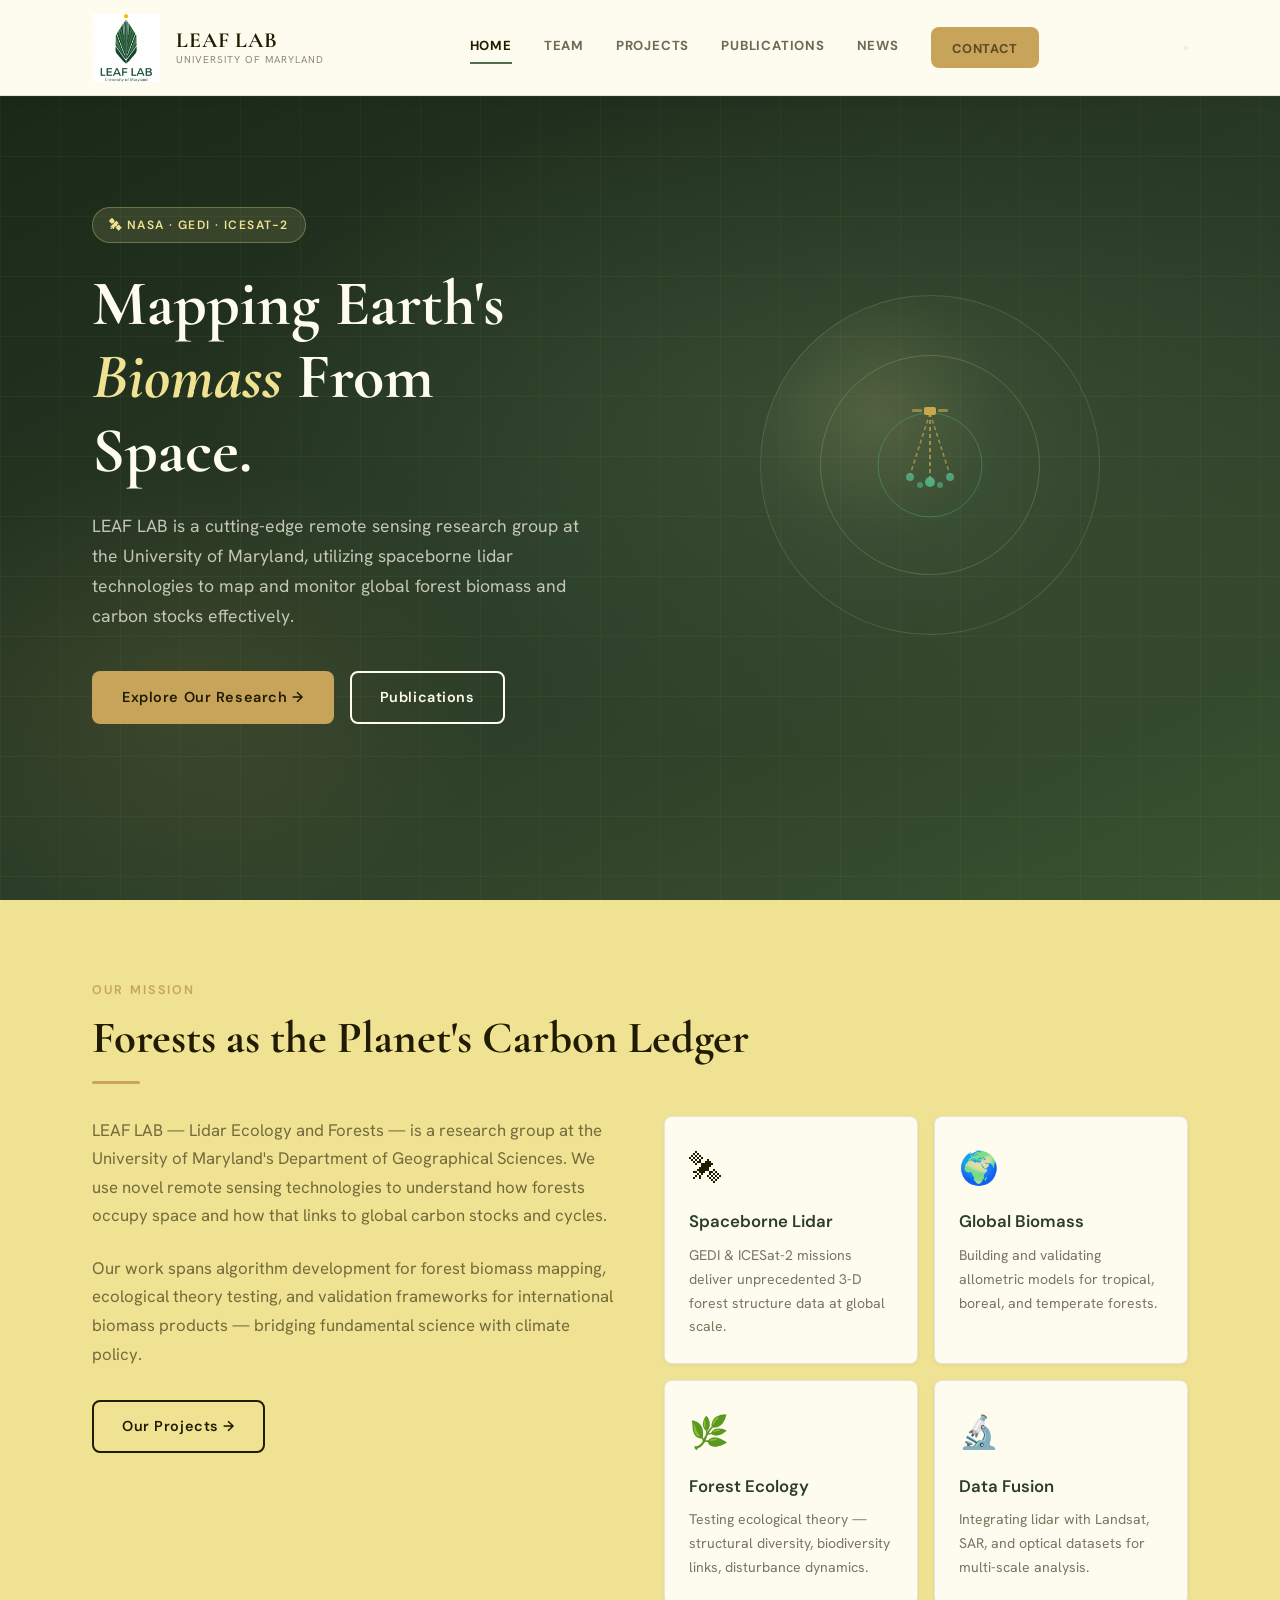
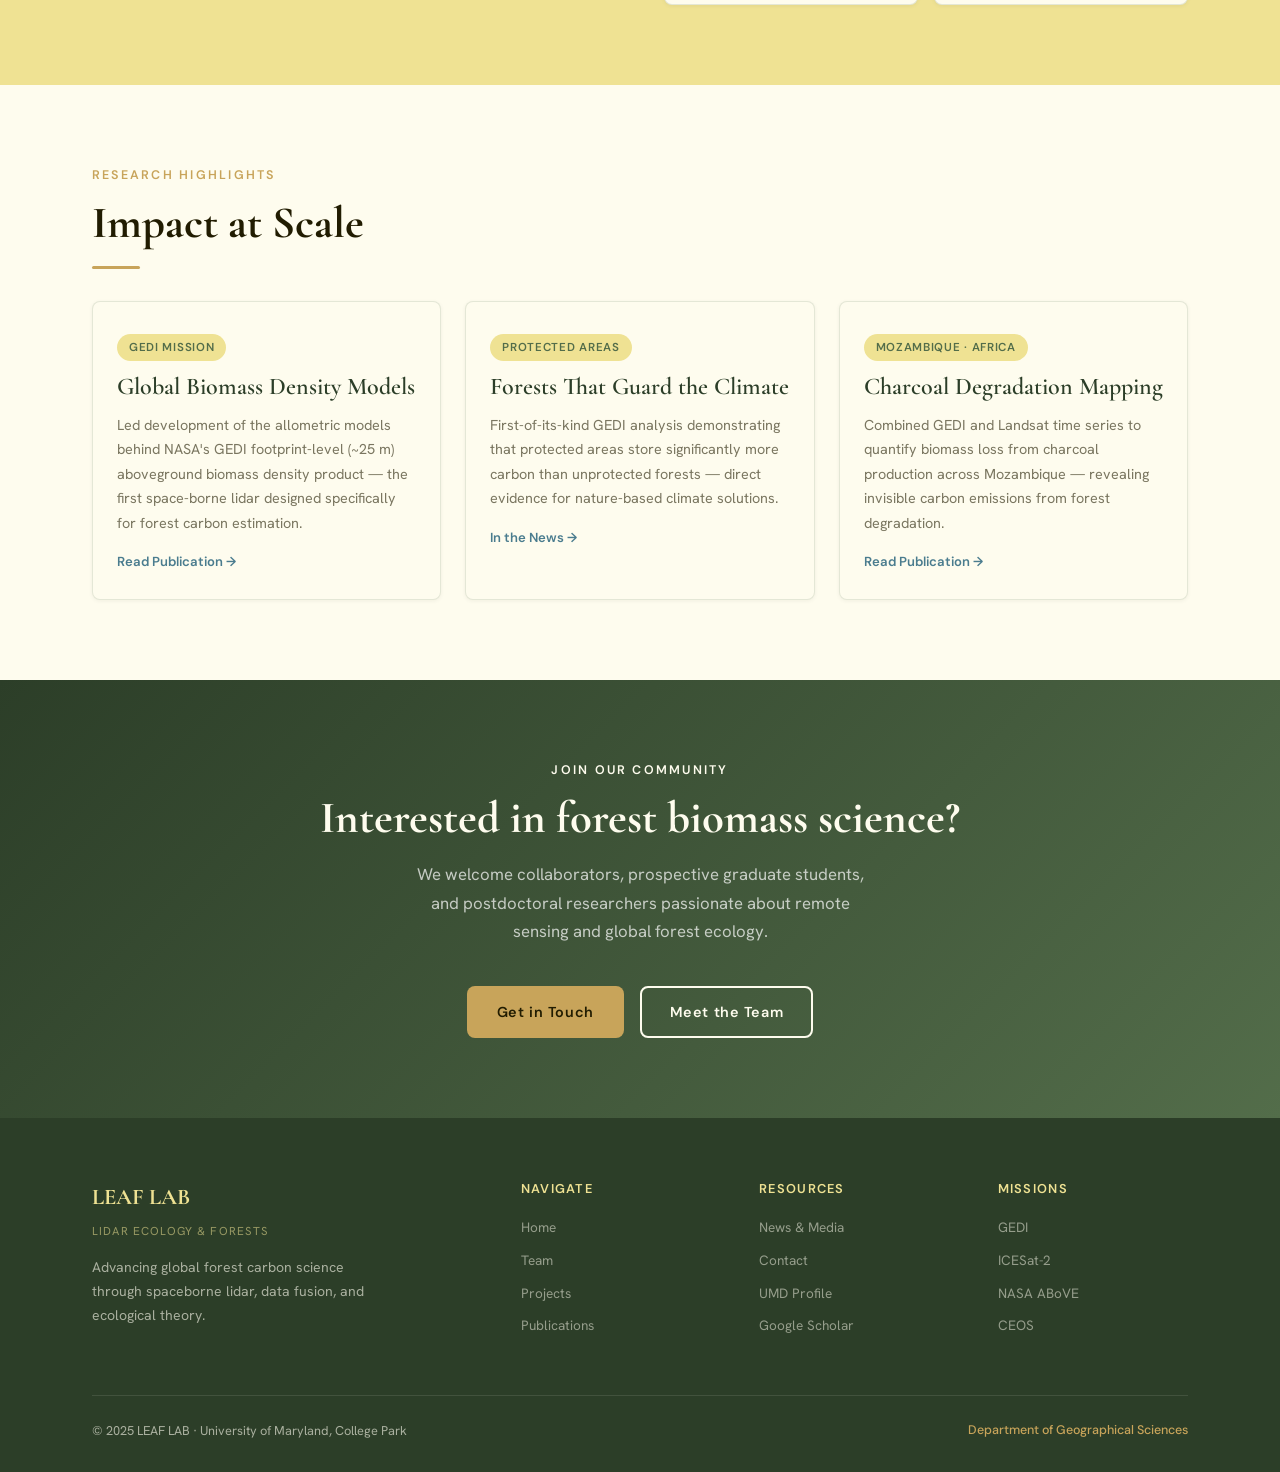
==== index.html @ 26b5a511 "Stats: 5 items, count-up spin animation, full-width layout" ====
<!DOCTYPE html>
<html lang="en">
<head>
  <meta charset="UTF-8" />
  <meta name="viewport" content="width=device-width, initial-scale=1.0" />
  <title id="page-title">LEAF LAB — Lidar Ecology & Forests | University of Maryland</title>
  <meta name="description" content="LEAF LAB uses spaceborne lidar to map and monitor global forest carbon stocks. Led by Dr. Laura Duncanson at the University of Maryland." />
  <link rel="stylesheet" href="style.css" />
</head>
<body>

<nav class="nav">
  <div class="container nav__inner">
    <a href="index.html" class="nav__logo">
      <img src="Logo1.png" alt="LEAF LAB logo" class="nav__logo-img"
           onerror="this.style.display='none';this.nextElementSibling.style.display='block'">
      <svg viewBox="0 0 48 48" fill="none" xmlns="http://www.w3.org/2000/svg" style="display:none">
        <path d="M24 6 C14 6 6 16 6 28 C6 36 12 42 24 44 C36 42 42 36 42 28 C42 16 34 6 24 6Z" fill="#efe293" opacity=".9"/>
        <line x1="24" y1="44" x2="24" y2="22" stroke="#2c3e28" stroke-width="1.8" stroke-linecap="round"/>
        <line x1="14" y1="38" x2="20" y2="26" stroke="#2c3e28" stroke-width="1.4" stroke-linecap="round" opacity=".7"/>
        <line x1="34" y1="38" x2="28" y2="26" stroke="#2c3e28" stroke-width="1.4" stroke-linecap="round" opacity=".7"/>
        <circle cx="24" cy="6" r="3" fill="#c8a45a"/>
        <circle cx="24" cy="6" r="6" stroke="#c8a45a" stroke-width="1" opacity=".35"/>
      </svg>
      <div class="nav__logo-text">
        <span class="nav__logo-name">LEAF LAB</span>
        <span class="nav__logo-sub">University of Maryland</span>
      </div>
    </a>
    <div class="nav__links">
      <a href="index.html" class="active">Home</a>
      <a href="team.html">Team</a>
      <a href="projects.html">Projects</a>
      <a href="publications.html">Publications</a>
      <a href="news.html">News</a>
      <a href="contact.html" class="btn btn-primary">Contact</a>
    </div>
    <button class="hamburger" aria-label="Menu"><span></span><span></span><span></span></button>
  </div>
</nav>

<main id="main-content">
  <!-- Rendered by JS from content/home.json -->
</main>

<footer class="footer">
  <div class="container">
    <div class="footer__inner">
      <div>
        <div class="footer__brand-name">LEAF LAB</div>
        <div class="footer__brand-sub">Lidar Ecology &amp; Forests</div>
        <p class="footer__desc">Advancing global forest carbon science through spaceborne lidar, data fusion, and ecological theory.</p>
      </div>
      <div class="footer__col">
        <div class="footer__col-title">Navigate</div>
        <a href="index.html">Home</a><a href="team.html">Team</a><a href="projects.html">Projects</a><a href="publications.html">Publications</a>
      </div>
      <div class="footer__col">
        <div class="footer__col-title">Resources</div>
        <a href="news.html">News &amp; Media</a><a href="contact.html">Contact</a>
        <a href="https://geog.umd.edu/facultyprofile/duncanson/laura" target="_blank">UMD Profile</a>
        <a href="https://scholar.google.com/citations?user=SgbU98YAAAAJ" target="_blank">Google Scholar</a>
      </div>
      <div class="footer__col">
        <div class="footer__col-title">Missions</div>
        <a href="https://gedi.umd.edu" target="_blank">GEDI</a><a href="https://icesat-2.gsfc.nasa.gov" target="_blank">ICESat-2</a>
        <a href="https://above.nasa.gov" target="_blank">NASA ABoVE</a><a href="https://ceos.org" target="_blank">CEOS</a>
      </div>
    </div>
    <div class="footer__bottom">
      <span>© 2025 LEAF LAB · University of Maryland, College Park</span>
      <span class="footer__umd">Department of Geographical Sciences</span>
    </div>
  </div>
</footer>

<script src="script.js"></script>
<script>
fetch('content/home.json')
  .then(r => r.json())
  .then(d => {
    const h = d.hero, m = d.mission, hi = d.highlights, c = d.cta;

    // Stats — build with data attributes for count-up animation
    const statsHtml = (h.stats||[]).map(s => {
      const suffix = s.num.replace(/[0-9]/g, '');
      const num    = parseInt(s.num) || 0;
      return `<div>
        <div class="hero__stat-num" data-target="${num}" data-suffix="${suffix}">0${suffix}</div>
        <div class="hero__stat-label">${s.label}</div>
      </div>`;
    }).join('');

    // Mission cards
    const mCardsHtml = (m.cards||[]).map((card, i) => `
      <div class="card fade-up" ${i>0?`style="transition-delay:${i*.1}s"`:''}>
        <div class="card__body">
          <div style="font-size:2rem;margin-bottom:.75rem;">${card.emoji}</div>
          <h4 style="color:var(--deep-forest);margin-bottom:.5rem;">${card.title}</h4>
          <p style="font-size:.88rem;color:rgba(33,28,1,.6);max-width:100%;">${card.text}</p>
        </div>
      </div>`).join('');

    // Highlight cards — alternate accent colours
    const hlColors = [
      'linear-gradient(90deg,var(--canopy),var(--gold))',
      'linear-gradient(90deg,var(--gold),#e8c56e)',
      'linear-gradient(90deg,var(--sky),#6ec8cb)'
    ];
    const hlHtml = (hi||[]).map((card, i) => `
      <div class="card fade-up" ${i>0?`style="transition-delay:${i*.1}s"`:''}>
        <div style="height:6px;background:${hlColors[i%hlColors.length]};"></div>
        <div class="card__body">
          <div class="card__tag">${card.tag}</div>
          <h3 style="color:var(--deep-forest);margin-bottom:.75rem;">${card.title}</h3>
          <p style="font-size:.9rem;color:rgba(33,28,1,.6);max-width:100%;">${card.text}</p>
          <a href="${card.linkHref}" class="news-card__link">${card.linkText}</a>
        </div>
      </div>`).join('');

    document.getElementById('main-content').innerHTML = `
      <!-- HERO -->
      <section class="hero">
        <div class="hero__bg"></div>
        <div class="hero__grid"></div>
        <div class="container">
          <div class="hero__content">
            <div class="hero__text">
              <div class="hero__tag">${h.tag}</div>
              <h1 class="hero__title">${h.title.replace(h.titleHighlight, `<span>${h.titleHighlight}</span>`)}</h1>
              <p class="hero__desc">${h.description}</p>
              <div class="hero__actions">
                <a href="projects.html" class="btn btn-primary">Explore Our Research →</a>
                <a href="publications.html" class="btn btn-outline">Publications</a>
              </div>
            </div>
            <div class="hero__visual">
              <div class="hero__orb">
                <div class="hero__orb-inner">
                  <svg width="120" height="120" viewBox="0 0 120 120" fill="none">
                    <circle cx="60" cy="60" r="52" stroke="rgba(82,183,136,.4)" stroke-width="1"/>
                    <line x1="60" y1="8" x2="40" y2="70" stroke="rgba(201,168,76,.7)" stroke-width="1.5" stroke-dasharray="4 3"/>
                    <line x1="60" y1="8" x2="60" y2="75" stroke="rgba(201,168,76,.9)" stroke-width="1.5" stroke-dasharray="4 3"/>
                    <line x1="60" y1="8" x2="80" y2="70" stroke="rgba(201,168,76,.7)" stroke-width="1.5" stroke-dasharray="4 3"/>
                    <rect x="54" y="2" width="12" height="8" rx="2" fill="#c9a84c"/>
                    <rect x="42" y="4" width="10" height="3" rx="1" fill="#c9a84c" opacity=".6"/>
                    <rect x="68" y="4" width="10" height="3" rx="1" fill="#c9a84c" opacity=".6"/>
                    <circle cx="40" cy="72" r="4" fill="rgba(82,183,136,.8)"/>
                    <circle cx="60" cy="77" r="5" fill="rgba(82,183,136,.9)"/>
                    <circle cx="80" cy="72" r="4" fill="rgba(82,183,136,.8)"/>
                    <circle cx="50" cy="80" r="3" fill="rgba(82,183,136,.6)"/>
                    <circle cx="70" cy="80" r="3" fill="rgba(82,183,136,.6)"/>
                  </svg>
                </div>
              </div>
            </div>
          </div>
          <!-- Stats — full width below the 2-col grid -->
          <div class="hero__stats" id="hero-stats">${statsHtml}</div>
        </div>
      </section>

      <!-- MISSION -->
      <section class="section section--alt">
        <div class="container">
          <div class="section-label">${m.label}</div>
          <h2 class="section-title">${m.title}</h2>
          <div class="divider"></div>
          <div style="display:grid;grid-template-columns:1fr 1fr;gap:3rem;align-items:start;">
            <div>
              <p style="color:rgba(33,28,1,.6);font-size:1.05rem;margin-bottom:1.5rem;">${m.text1}</p>
              <p style="color:rgba(33,28,1,.6);font-size:1.05rem;margin-bottom:2rem;">${m.text2}</p>
              <a href="projects.html" class="btn btn-dark">Our Projects →</a>
            </div>
            <div style="display:grid;grid-template-columns:1fr 1fr;gap:1rem;">${mCardsHtml}</div>
          </div>
        </div>
      </section>

      <!-- HIGHLIGHTS -->
      <section class="section">
        <div class="container">
          <div class="section-label">Research Highlights</div>
          <h2 class="section-title">Impact at Scale</h2>
          <div class="divider"></div>
          <div style="display:grid;grid-template-columns:repeat(3,1fr);gap:1.5rem;">${hlHtml}</div>
        </div>
      </section>

      <!-- CTA -->
      <section class="section" style="background:linear-gradient(135deg,var(--deep-forest),var(--canopy));color:var(--paper);text-align:center;">
        <div class="container">
          <div class="section-label" style="color:var(--gold);">${c.label}</div>
          <h2 style="color:var(--paper);max-width:55ch;margin:0 auto 1rem;">${c.title}</h2>
          <p style="color:rgba(255,255,255,.7);font-size:1.05rem;margin:0 auto 2.5rem;max-width:52ch;">${c.text}</p>
          <div style="display:flex;gap:1rem;justify-content:center;flex-wrap:wrap;">
            <a href="contact.html" class="btn btn-primary">Get in Touch</a>
            <a href="team.html" class="btn btn-outline">Meet the Team</a>
          </div>
        </div>
      </section>`;

    // Trigger fade-up on dynamically added elements
    document.querySelectorAll('.fade-up').forEach(el => {
      const o = new IntersectionObserver(entries => {
        entries.forEach(e => { if (e.isIntersecting) { e.target.classList.add('visible'); o.unobserve(e.target); } });
      }, { threshold: .12 });
      o.observe(el);
    });

    // Count-up animation with spinning effect
    function animateStat(el) {
      const target = parseInt(el.dataset.target) || 0;
      const suffix = el.dataset.suffix || '';
      const duration = 1800;
      const fps = 30;
      const totalFrames = Math.round(duration / (1000 / fps));
      let frame = 0;
      const timer = setInterval(() => {
        frame++;
        const progress = frame / totalFrames;
        // easeOutCubic
        const eased = 1 - Math.pow(1 - progress, 3);
        if (frame >= totalFrames) {
          el.textContent = target + suffix;
          clearInterval(timer);
        } else {
          // Add a random spin digit on top of the eased value for first 60% of animation
          const current = Math.floor(target * eased);
          const spin = progress < 0.6 ? Math.floor(Math.random() * 10) : 0;
          const display = Math.min(current + spin, target);
          el.textContent = display + suffix;
        }
      }, 1000 / fps);
    }

    const statsSection = document.getElementById('hero-stats');
    if (statsSection) {
      const obs = new IntersectionObserver(entries => {
        entries.forEach(e => {
          if (e.isIntersecting) {
            statsSection.querySelectorAll('.hero__stat-num[data-target]').forEach((el, i) => {
              setTimeout(() => animateStat(el), i * 120);
            });
            obs.unobserve(e.target);
          }
        });
      }, { threshold: 0.4 });
      obs.observe(statsSection);
    }
  })
  .catch(() => {
    document.getElementById('main-content').innerHTML = '<p style="padding:4rem;text-align:center;color:red;">Could not load home content.</p>';
  });
</script>
</body>
</html>
                                                                                                                                                                                                                                                                                                                                                                                                                                                                                                                                                                                                                                                                                                                                                                                                                                                                                                                                                                                                                                                                                                                                                                                                                                                                                                                                                                                                                                                                                                                                                                                                                                                                                                                                                                                                                                                                                                                                                                                                                                      
---- style.css ----
/* =========================================================
   LEAF LAB — Global Stylesheet v2
   Brand Identity: Canopy · Sunlight · Field Data · Ink
   ========================================================= */

@import url('https://fonts.googleapis.com/css2?family=Cormorant+Garamond:ital,wght@0,400;0,600;0,700;1,400;1,600&family=DM+Sans:wght@300;400;500;600&family=Hanken+Grotesk:wght@300;400;500;600;700&display=swap');

/* ── Brand Color Variables ──────────────────────────────── */
:root {
  /* Core palette from LEAF LAB Brand Identity */
  --sunlight:     #efe293;   /* Background primary — warm canopy light */
  --canopy:       #536d4a;   /* Background secondary — living forest */
  --deep-forest:  #2c3e28;   /* Nav, footer, dark sections */
  --ink:          #211c01;   /* Body text — warm near-black */
  --paper:        #fefcee;   /* Text on dark, light backgrounds */
  --lidar-sky:    #4a7c8e;   /* Data, charts, technology */
  --field-data:   #c8a45a;   /* Accent, CTAs, highlights */

  /* Aliases for layout */
  --nav-bg:       var(--deep-forest);
  --footer-bg:    var(--deep-forest);
  --hero-bg:      var(--deep-forest);
  --section-bg:   var(--paper);
  --section-alt:  var(--sunlight);
  --text:         var(--ink);
  --text-light:   var(--paper);
  --accent:       var(--field-data);
  --accent-2:     var(--lidar-sky);

  /* Typography */
  --font-display: 'Cormorant Garamond', Georgia, serif;   /* Maragsa equivalent — big titles */
  --font-sub:     'DM Sans', sans-serif;                  /* Body Grotesque equivalent — subtitles */
  --font-body:    'Hanken Grotesk', sans-serif;           /* HK Grotesk — long text */

  /* Layout */
  --radius:       8px;
  --shadow-sm:    0 1px 4px rgba(33,28,1,.06);
  --shadow-md:    0 4px 20px rgba(33,28,1,.10);
  --shadow-lg:    0 12px 40px rgba(33,28,1,.14);
  --transition:   .3s cubic-bezier(.4,0,.2,1);
  --nav-h:        96px;
}

/* ── Reset ──────────────────────────────────────────────── */
*, *::before, *::after { box-sizing: border-box; margin: 0; padding: 0; }
html { scroll-behavior: smooth; font-size: 16px; }
body {
  font-family: var(--font-body);
  color: var(--ink);
  background: var(--paper);
  line-height: 1.7;
  -webkit-font-smoothing: antialiased;
}
img { max-width: 100%; display: block; }
a { color: inherit; text-decoration: none; }
ul { list-style: none; }

/* ── Typography ─────────────────────────────────────────── */
h1, h2, h3 {
  font-family: var(--font-display);
  font-weight: 700;
  line-height: 1.15;
  color: var(--ink);
}
h4, h5, .label, .nav__links a, .btn {
  font-family: var(--font-sub);
}
h1 { font-size: clamp(2.6rem, 5vw, 4.4rem); }
h2 { font-size: clamp(2rem, 3.5vw, 3rem); }
h3 { font-size: 1.5rem; font-weight: 600; }
h4 { font-size: 1.05rem; font-weight: 600; font-family: var(--font-sub); }
p  { max-width: 68ch; font-family: var(--font-body); }

/* ── Layout ─────────────────────────────────────────────── */
.container { max-width: 1160px; margin: 0 auto; padding: 0 2rem; }
.section { padding: 80px 0; }
.section--alt { background: var(--sunlight); }
.section--dark { background: var(--canopy); color: var(--paper); }
.section--dark h2, .section--dark h3 { color: var(--paper); }
.section--dark p { color: rgba(254,252,238,.8); }

.section-label {
  font-family: var(--font-sub);
  font-size: .78rem;
  font-weight: 600;
  letter-spacing: .18em;
  text-transform: uppercase;
  color: var(--field-data);
  margin-bottom: .75rem;
}
.section-title { color: var(--ink); margin-bottom: 1rem; }
.section-intro { color: var(--canopy); font-size: 1.05rem; margin-bottom: 3rem; }
.divider { width: 48px; height: 3px; background: var(--field-data); border-radius: 2px; margin: 1rem 0 2rem; }

/* ── Buttons ────────────────────────────────────────────── */
.btn {
  display: inline-flex;
  align-items: center;
  gap: .5rem;
  padding: .75rem 1.75rem;
  border-radius: var(--radius);
  font-family: var(--font-sub);
  font-size: .9rem;
  font-weight: 600;
  letter-spacing: .04em;
  cursor: pointer;
  transition: var(--transition);
  border: 2px solid transparent;
}
.btn-primary { background: var(--field-data); color: var(--ink); }
.btn-primary:hover { background: var(--canopy); color: var(--paper); transform: translateY(-2px); box-shadow: var(--shadow-md); }
.btn-outline { border-color: var(--paper); color: var(--paper); }
.btn-outline:hover { background: var(--paper); color: var(--ink); transform: translateY(-2px); }
.btn-dark { border-color: var(--ink); color: var(--ink); }
.btn-dark:hover { background: var(--ink); color: var(--paper); transform: translateY(-2px); }
.btn-canopy { background: var(--canopy); color: var(--paper); }
.btn-canopy:hover { background: var(--deep-forest); transform: translateY(-2px); box-shadow: var(--shadow-md); }

/* ── Navigation ─────────────────────────────────────────── */
.nav {
  position: fixed; top: 0; left: 0; right: 0;
  height: var(--nav-h);
  z-index: 1000;
  background: var(--paper);
  backdrop-filter: blur(12px);
  border-bottom: 1px solid rgba(33,28,1,.1);
  box-shadow: 0 2px 12px rgba(33,28,1,.06);
}
.nav__inner { display: flex; align-items: center; justify-content: space-between; height: 100%; }
.nav__logo { display: flex; align-items: center; gap: 1rem; }
.nav__logo img { height: 68px; width: auto; object-fit: contain; }
.nav__logo svg { width: 68px; height: 68px; flex-shrink: 0; }
.nav__logo-text { display: flex; flex-direction: column; line-height: 1; }
.nav__logo-name {
  font-family: var(--font-display);
  font-size: 1.35rem;
  font-weight: 700;
  color: var(--ink);
  letter-spacing: .04em;
}
.nav__logo-sub {
  font-family: var(--font-body);
  font-size: .63rem;
  color: rgba(33,28,1,.5);
  letter-spacing: .1em;
  text-transform: uppercase;
  margin-top: .2rem;
}
.nav__links { display: flex; align-items: center; gap: 2rem; }
.nav__links a {
  font-family: var(--font-sub);
  font-size: .82rem;
  font-weight: 700;
  letter-spacing: .06em;
  text-transform: uppercase;
  color: rgba(33,28,1,.65);
  padding: .3rem 0;
  border-bottom: 2px solid transparent;
  transition: var(--transition);
}
.nav__links a:hover, .nav__links a.active { color: var(--ink); border-bottom-color: var(--canopy); }
.nav__links .btn { border-bottom: none; padding: .55rem 1.2rem; font-size: .8rem; }
main { padding-top: var(--nav-h); }

/* ── Hero ───────────────────────────────────────────────── */
.hero {
  position: relative;
  min-height: calc(100vh - var(--nav-h));
  display: flex; align-items: center;
  background: var(--deep-forest);
  overflow: hidden;
  padding-top: 4rem;
}
.hero__bg {
  position: absolute; inset: 0;
  background:
    radial-gradient(ellipse 70% 60% at 65% 40%, rgba(83,109,74,.35) 0%, transparent 70%),
    radial-gradient(ellipse 40% 50% at 15% 75%, rgba(200,164,90,.12) 0%, transparent 60%),
    linear-gradient(155deg, #1a2818 0%, #2c3e28 60%, #3a5230 100%);
}
.hero__grid {
  position: absolute; inset: 0;
  background-image:
    linear-gradient(rgba(239,226,147,.04) 1px, transparent 1px),
    linear-gradient(90deg, rgba(239,226,147,.04) 1px, transparent 1px);
  background-size: 60px 60px;
}
.hero__content { position: relative; z-index: 2; display: grid; grid-template-columns: 1fr 1fr; gap: 4rem; align-items: center; }
.hero__tag {
  display: inline-block;
  background: rgba(239,226,147,.12);
  border: 1px solid rgba(239,226,147,.3);
  color: var(--sunlight);
  padding: .4rem 1rem;
  border-radius: 20px;
  font-family: var(--font-sub);
  font-size: .75rem; font-weight: 600;
  letter-spacing: .12em; text-transform: uppercase;
  margin-bottom: 1.5rem;
}
.hero__title { color: var(--paper); margin-bottom: 1.5rem; font-family: var(--font-display); }
.hero__title span { color: var(--sunlight); font-style: italic; }
.hero__desc { color: rgba(254,252,238,.72); font-size: 1.1rem; margin-bottom: 2.5rem; max-width: 52ch; font-family: var(--font-body); }
.hero__actions { display: flex; gap: 1rem; flex-wrap: wrap; }
.hero__visual { display: flex; justify-content: center; align-items: center; }
.hero__orb {
  width: 340px; height: 340px; border-radius: 50%;
  background: radial-gradient(circle at 35% 35%, rgba(239,226,147,.15) 0%, rgba(83,109,74,.12) 40%, transparent 75%);
  border: 1px solid rgba(239,226,147,.15);
  display: flex; align-items: center; justify-content: center;
  animation: pulse-orb 6s ease-in-out infinite;
}
@keyframes pulse-orb {
  0%,100% { box-shadow: 0 0 60px rgba(200,164,90,.08); }
  50%      { box-shadow: 0 0 100px rgba(239,226,147,.18); }
}
.hero__orb-inner {
  width: 220px; height: 220px; border-radius: 50%;
  border: 1px solid rgba(239,226,147,.2);
  display: flex; align-items: center; justify-content: center;
  animation: rotate-slow 30s linear infinite;
}
@keyframes rotate-slow { to { transform: rotate(360deg); } }
.hero__stats { display: flex; gap: 2.5rem; margin-top: 3rem; }
.hero__stat-num { font-family: var(--font-display); font-size: 2.2rem; font-weight: 700; color: var(--sunlight); }
.hero__stat-label { font-size: .78rem; color: rgba(254,252,238,.5); font-weight: 500; letter-spacing: .04em; font-family: var(--font-sub); }

/* ── Cards ──────────────────────────────────────────────── */
.card { background: var(--paper); border-radius: var(--radius); box-shadow: var(--shadow-sm); border: 1px solid rgba(83,109,74,.15); overflow: hidden; transition: var(--transition); }
.card:hover { transform: translateY(-4px); box-shadow: var(--shadow-md); }
.card__body { padding: 1.5rem; }
.card__tag { display: inline-block; background: var(--sunlight); color: var(--canopy); padding: .25rem .75rem; border-radius: 20px; font-size: .72rem; font-weight: 600; letter-spacing: .06em; text-transform: uppercase; margin-bottom: .75rem; font-family: var(--font-sub); }

/* ── Team cards ─────────────────────────────────────────── */
.team-grid { display: grid; grid-template-columns: repeat(auto-fill, minmax(230px, 1fr)); gap: 1.5rem; }
.team-card { text-align: center; }
.team-card__img-wrap { width: 110px; height: 110px; border-radius: 50%; margin: 1.5rem auto 1rem; overflow: hidden; background: var(--sunlight); border: 3px solid var(--canopy); display: flex; align-items: center; justify-content: center; }
.team-card__initials { font-family: var(--font-display); font-size: 1.8rem; font-weight: 700; color: var(--canopy); }
.team-card__name { color: var(--ink); margin-bottom: .25rem; font-family: var(--font-display); }
.team-card__role { font-size: .78rem; color: var(--canopy); font-weight: 600; letter-spacing: .06em; text-transform: uppercase; margin-bottom: .75rem; font-family: var(--font-sub); }
.team-card__bio { font-size: .86rem; color: rgba(33,28,1,.65); padding: 0 1rem 1.5rem; max-width: 100%; }

/* ── Project cards ──────────────────────────────────────── */
.projects-grid { display: grid; grid-template-columns: repeat(auto-fill, minmax(320px, 1fr)); gap: 1.5rem; }
.project-card__header { padding: 1.5rem; background: linear-gradient(135deg, var(--deep-forest), var(--canopy)); color: var(--paper); }
.project-card__icon { font-size: 2rem; margin-bottom: .5rem; }
.project-card__title { color: var(--sunlight); margin-bottom: .25rem; font-family: var(--font-display); }
.project-card__funder { font-size: .75rem; color: rgba(239,226,147,.65); letter-spacing: .06em; font-family: var(--font-sub); }
.project-card__body { padding: 1.5rem; background: var(--paper); }
.project-card__body p { font-size: .9rem; color: rgba(33,28,1,.7); max-width: 100%; }
.project-card__people { margin-top: 1rem; font-size: .8rem; color: var(--canopy); font-weight: 600; font-family: var(--font-sub); }

/* ── Publications ───────────────────────────────────────── */
.pub-list { display: flex; flex-direction: column; gap: .75rem; }
.pub-item { background: var(--paper); border: 1px solid rgba(83,109,74,.15); border-radius: var(--radius); padding: 1.25rem 1.5rem; border-left: 4px solid var(--canopy); transition: var(--transition); }
.pub-item:hover { box-shadow: var(--shadow-sm); border-left-color: var(--field-data); }
.pub-item__title { font-weight: 600; color: var(--ink); margin-bottom: .35rem; font-size: .95rem; font-family: var(--font-sub); }
.pub-item__authors { font-size: .82rem; color: rgba(33,28,1,.6); margin-bottom: .3rem; }
.pub-item__journal { font-size: .8rem; color: var(--lidar-sky); font-style: italic; font-weight: 500; }
.pub-item__badge { float: right; font-size: .7rem; font-weight: 700; letter-spacing: .08em; text-transform: uppercase; padding: .2rem .6rem; border-radius: 4px; font-family: var(--font-sub); }
.badge-article { background: var(--sunlight); color: var(--canopy); }
.badge-thesis  { background: rgba(74,124,142,.12); color: var(--lidar-sky); }
.badge-book    { background: rgba(200,164,90,.15); color: #7a5e1a; }

.pub-filter { display: flex; gap: .5rem; flex-wrap: wrap; margin-bottom: 2rem; }
.filter-btn { padding: .45rem 1.1rem; border-radius: 20px; border: 1.5px solid rgba(83,109,74,.3); background: transparent; color: var(--canopy); font-family: var(--font-sub); font-size: .78rem; font-weight: 600; cursor: pointer; transition: var(--transition); }
.filter-btn:hover, .filter-btn.active { background: var(--canopy); border-color: var(--canopy); color: var(--paper); }

/* ── News ───────────────────────────────────────────────── */
.news-grid { display: grid; grid-template-columns: repeat(auto-fill, minmax(300px, 1fr)); gap: 1.5rem; }
.news-card__img { height: 180px; background: linear-gradient(135deg, var(--deep-forest), var(--canopy)); display: flex; align-items: center; justify-content: center; font-size: 3rem; }
.news-card__meta { font-size: .75rem; color: rgba(33,28,1,.55); margin-bottom: .5rem; display: flex; gap: .75rem; align-items: center; font-family: var(--font-sub); }
.news-card__source { color: var(--canopy); font-weight: 600; }
.news-card__title { color: var(--ink); margin-bottom: .75rem; font-family: var(--font-display); }
.news-card__excerpt { font-size: .88rem; color: rgba(33,28,1,.65); max-width: 100%; }
.news-card__link { display: inline-flex; align-items: center; gap: .3rem; margin-top: 1rem; font-size: .82rem; font-weight: 600; color: var(--lidar-sky); transition: var(--transition); font-family: var(--font-sub); }
.news-card__link:hover { color: var(--canopy); gap: .5rem; }

/* ── Map ────────────────────────────────────────────────── */
.map-container { border-radius: var(--radius); overflow: hidden; box-shadow: var(--shadow-md); height: 480px; }
.map-container iframe { width: 100%; height: 100%; border: none; }

/* ── Contact ────────────────────────────────────────────── */
.contact-grid { display: grid; grid-template-columns: 1fr 1fr; gap: 3rem; align-items: start; }
.contact-info-item { display: flex; gap: 1rem; margin-bottom: 2rem; }
.contact-info-icon { width: 44px; height: 44px; flex-shrink: 0; border-radius: 50%; background: var(--sunlight); display: flex; align-items: center; justify-content: center; font-size: 1.1rem; }
.contact-info-label { font-size: .75rem; font-weight: 700; letter-spacing: .1em; text-transform: uppercase; color: var(--canopy); margin-bottom: .25rem; font-family: var(--font-sub); }
.contact-info-value { color: rgba(33,28,1,.75); font-size: .95rem; }
.contact-form { display: flex; flex-direction: column; gap: 1rem; }
.form-group { display: flex; flex-direction: column; gap: .4rem; }
.form-group label { font-size: .8rem; font-weight: 600; color: rgba(33,28,1,.75); letter-spacing: .04em; font-family: var(--font-sub); }
.form-group input, .form-group textarea, .form-group select { padding: .75rem 1rem; border: 1.5px solid rgba(83,109,74,.25); border-radius: var(--radius); font-family: var(--font-body); font-size: .95rem; color: var(--ink); background: var(--paper); transition: var(--transition); outline: none; }
.form-group input:focus, .form-group textarea:focus { border-color: var(--canopy); box-shadow: 0 0 0 3px rgba(83,109,74,.1); }
.form-group textarea { resize: vertical; min-height: 130px; }
.form-row { display: grid; grid-template-columns: 1fr 1fr; gap: 1rem; }

/* ── Page hero ──────────────────────────────────────────── */
.page-hero {
  background: linear-gradient(135deg, var(--deep-forest) 0%, var(--canopy) 100%);
  padding: 80px 0 60px; text-align: center; color: var(--paper); position: relative; overflow: hidden;
}
.page-hero::before { content: ''; position: absolute; inset: 0; background-image: linear-gradient(rgba(239,226,147,.04) 1px, transparent 1px), linear-gradient(90deg, rgba(239,226,147,.04) 1px, transparent 1px); background-size: 40px 40px; }
.page-hero h1 { color: var(--paper); font-size: clamp(2rem,4vw,3rem); position: relative; font-family: var(--font-display); }
.page-hero p { color: rgba(254,252,238,.75); margin: .75rem auto 0; max-width: 55ch; position: relative; font-family: var(--font-body); }
.page-hero .section-label { color: var(--sunlight); text-align: center; display: block; }

/* ── Footer ─────────────────────────────────────────────── */
.footer { background: var(--deep-forest); color: rgba(254,252,238,.6); padding: 60px 0 30px; }
.footer__inner { display: grid; grid-template-columns: 2fr 1fr 1fr 1fr; gap: 3rem; margin-bottom: 3rem; }
.footer__brand-name { font-family: var(--font-display); font-size: 1.4rem; font-weight: 700; color: var(--sunlight); margin-bottom: .25rem; }
.footer__brand-sub { font-family: var(--font-body); font-size: .72rem; color: rgba(239,226,147,.55); letter-spacing: .1em; text-transform: uppercase; margin-bottom: 1rem; }
.footer__desc { font-size: .88rem; max-width: 36ch; }
.footer__col-title { font-family: var(--font-sub); font-size: .8rem; font-weight: 600; letter-spacing: .1em; text-transform: uppercase; color: var(--sunlight); margin-bottom: 1rem; }
.footer__col a { display: block; font-size: .85rem; color: rgba(254,252,238,.5); margin-bottom: .6rem; transition: var(--transition); }
.footer__col a:hover { color: var(--sunlight); padding-left: 4px; }
.footer__bottom { border-top: 1px solid rgba(254,252,238,.1); padding-top: 1.5rem; display: flex; justify-content: space-between; align-items: center; font-size: .8rem; }
.footer__umd { font-size: .78rem; color: var(--field-data); font-weight: 500; font-family: var(--font-sub); }

/* ── Animations ─────────────────────────────────────────── */
.fade-up { opacity: 0; transform: translateY(24px); transition: opacity .6s ease, transform .6s ease; }
.fade-up.visible { opacity: 1; transform: none; }

/* ── Responsive ─────────────────────────────────────────── */
@media (max-width: 900px) {
  .hero__content { grid-template-columns: 1fr; text-align: center; }
  .hero__visual { display: none; }
  .hero__actions { justify-content: center; }
  .hero__stats { justify-content: center; }
  .contact-grid { grid-template-columns: 1fr; }
  .footer__inner { grid-template-columns: 1fr 1fr; gap: 2rem; }
}
@media (max-width: 640px) {
  .footer__inner { grid-template-columns: 1fr; }
  .form-row { grid-template-columns: 1fr; }
  .nav__links { display: none; }
  .nav__links.open { display: flex; flex-direction: column; position: absolute; top: var(--nav-h); left: 0; right: 0; background: var(--deep-forest); padding: 1.5rem 2rem; gap: 1rem; border-top: 1px sol
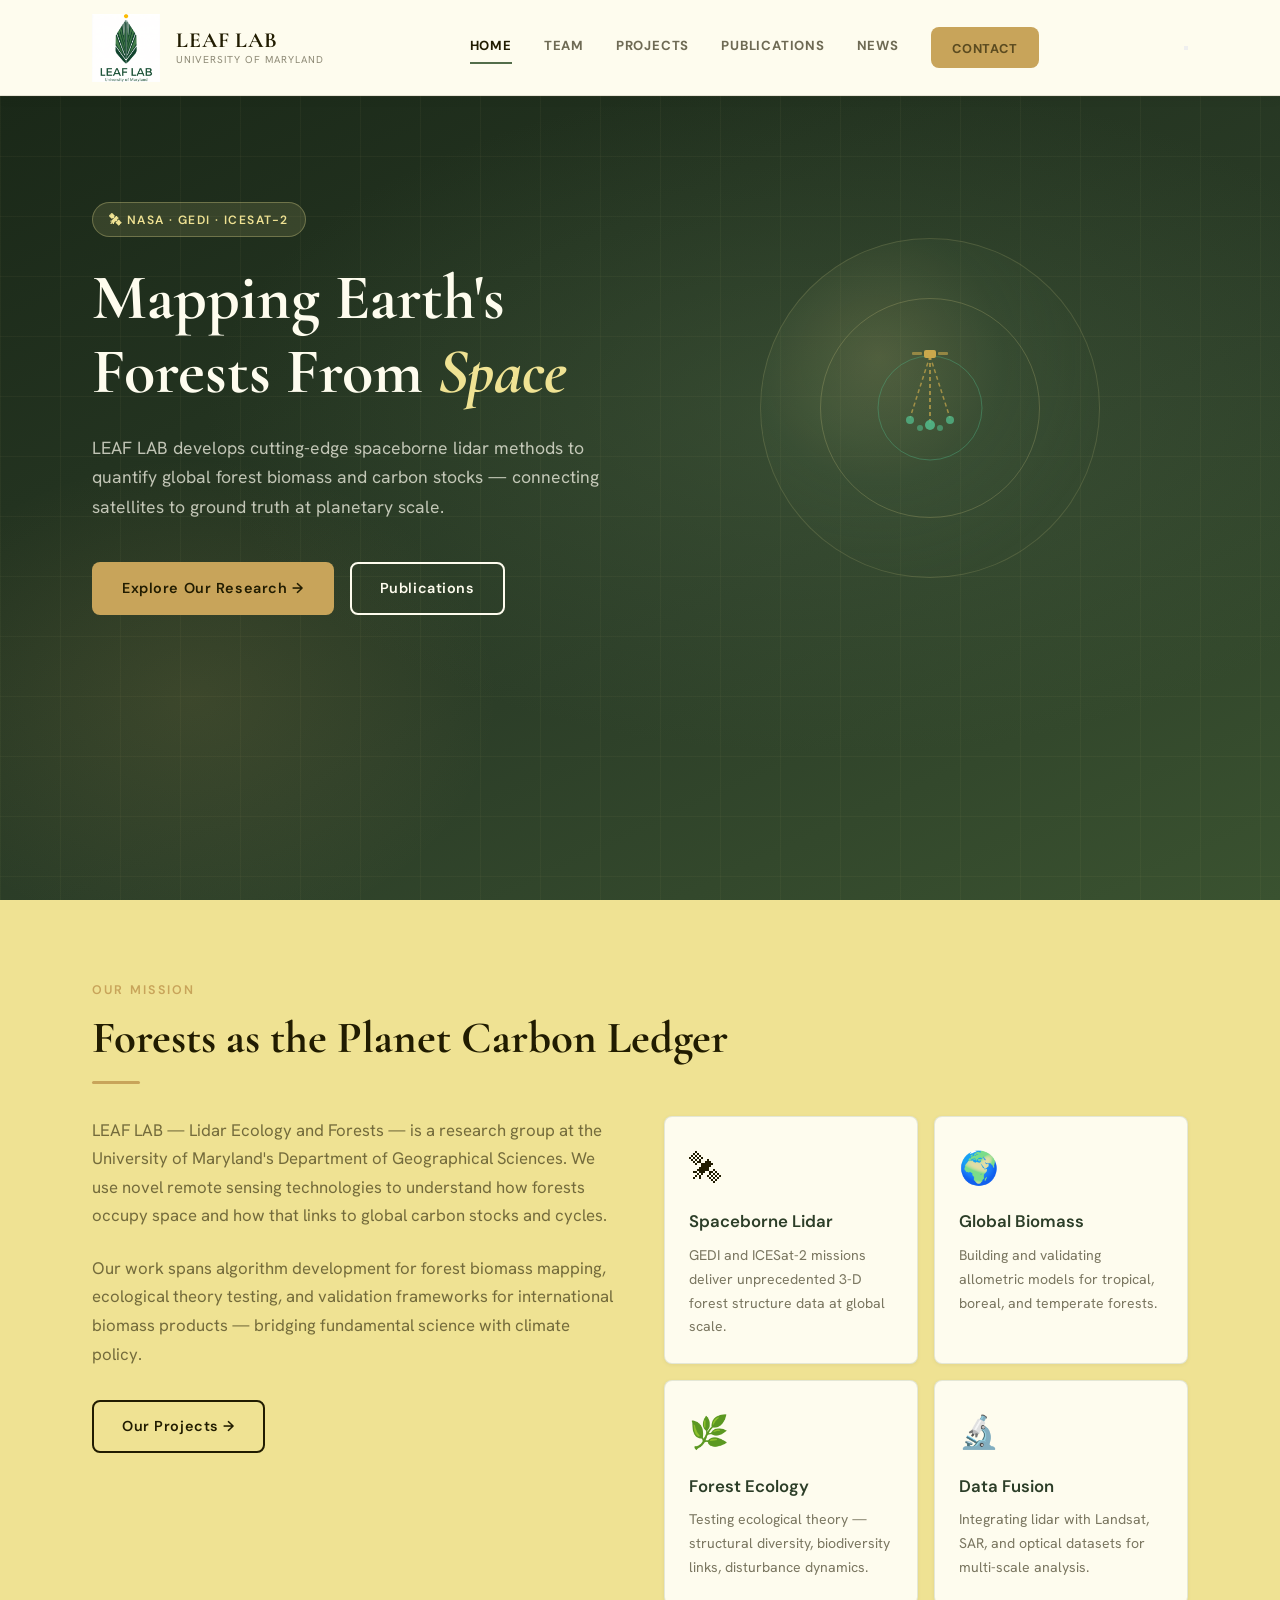
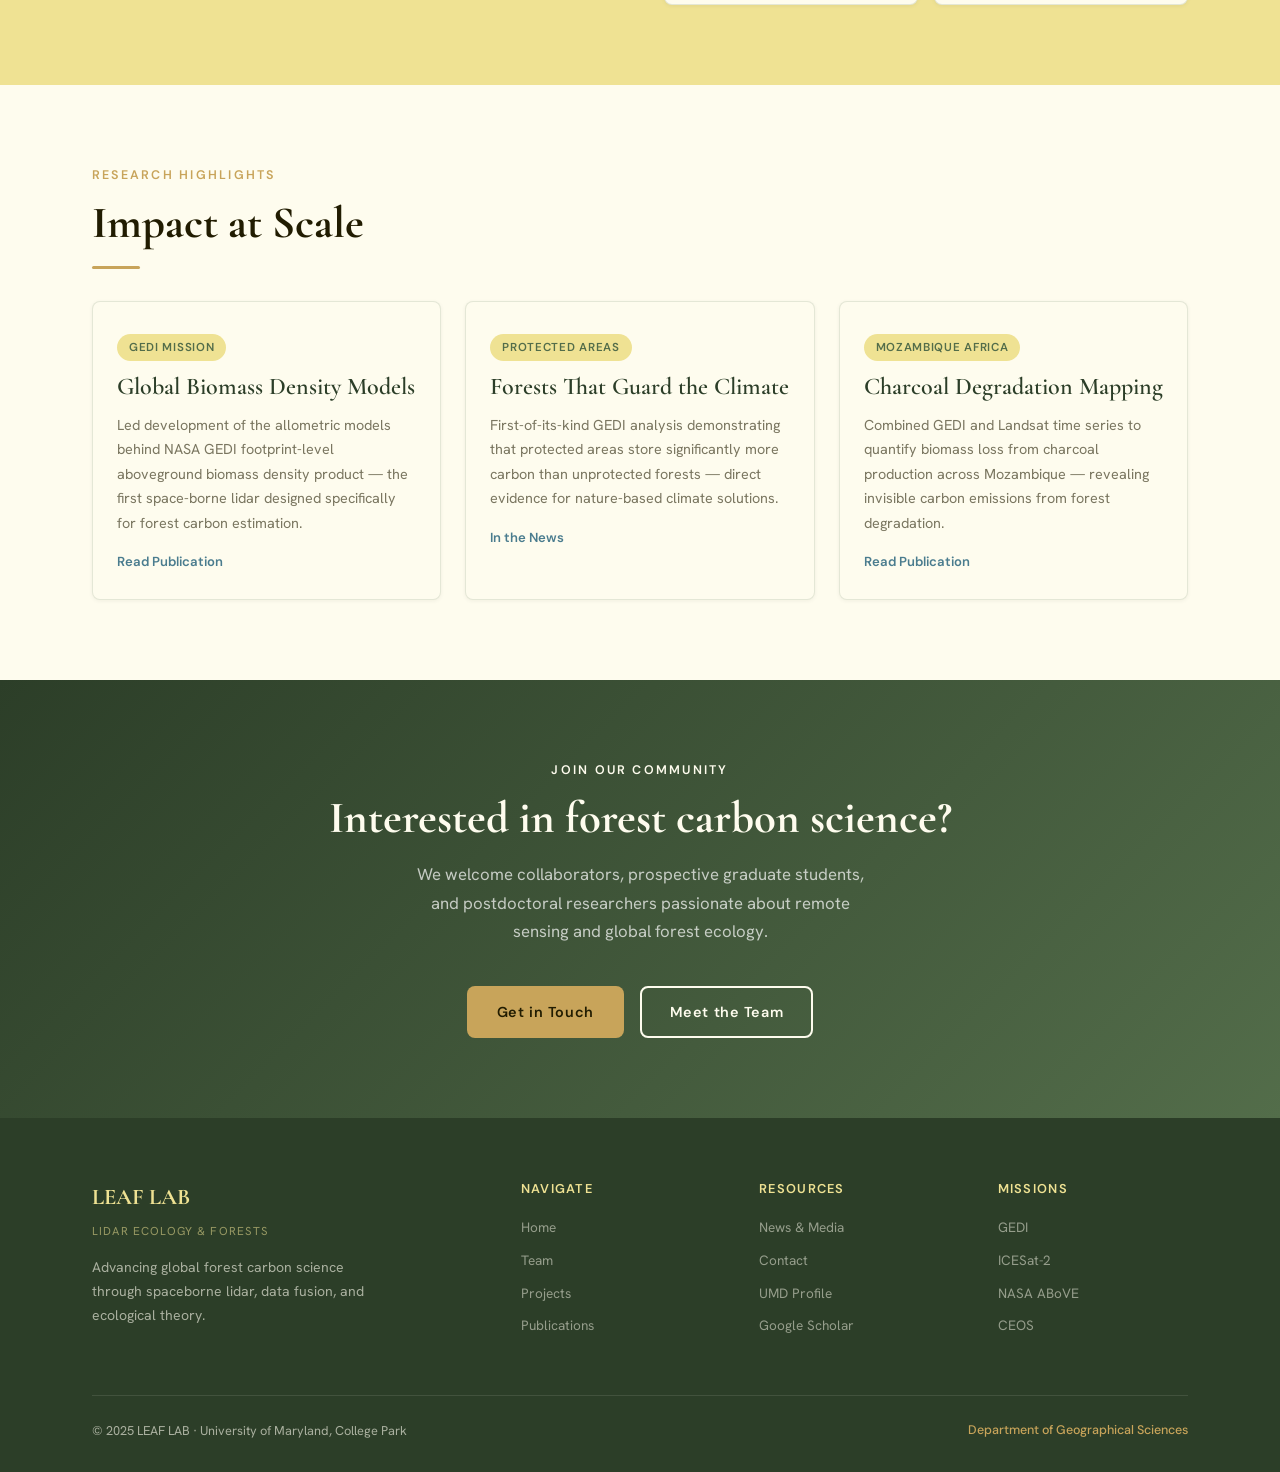
==== commit d9a16a5c: "Fix index.html" ====
--- a/index.html
+++ b/index.html
@@ -254,5 +254,4 @@
   });
 </script>
 </body>
-</html>
-                                                                                                                                                                                                                                                                                                                                                                                                                                                                                                                                                                                                                                                                                                                                                                                                                                                                                                                                                                                                                                                                                                                                                                                                                                                                                                                                                                                                                                                                                                                                                                                                                                                                                                                                                                                                                                                                                                                                                                                                                                      +</html>
--- a/style.css
+++ b/style.css
@@ -221,9 +221,38 @@
   animation: rotate-slow 30s linear infinite;
 }
 @keyframes rotate-slow { to { transform: rotate(360deg); } }
-.hero__stats { display: flex; gap: 2.5rem; margin-top: 3rem; }
-.hero__stat-num { font-family: var(--font-display); font-size: 2.2rem; font-weight: 700; color: var(--sunlight); }
-.hero__stat-label { font-size: .78rem; color: rgba(254,252,238,.5); font-weight: 500; letter-spacing: .04em; font-family: var(--font-sub); }
+.hero__stats {
+  display: grid;
+  grid-template-columns: repeat(5, 1fr);
+  gap: 1.5rem;
+  text-align: center;
+  padding: 3rem 0 1.5rem;
+  margin-top: 4rem;
+  border-top: 1px solid rgba(254,252,238,.12);
+  width: 100%;
+  grid-column: 1 / -1;
+}
+.hero__stat-num {
+  font-family: var(--font-display);
+  font-size: 4.4rem;
+  font-weight: 700;
+  color: var(--sunlight);
+  line-height: 1;
+  letter-spacing: -.02em;
+  min-height: 4.8rem;
+  display: flex;
+  align-items: center;
+  justify-content: center;
+}
+.hero__stat-label {
+  font-size: .78rem;
+  color: rgba(254,252,238,.55);
+  font-weight: 500;
+  letter-spacing: .06em;
+  text-transform: uppercase;
+  font-family: var(--font-sub);
+  margin-top: .5rem;
+}
 
 /* ── Cards ──────────────────────────────────────────────── */
 .card { background: var(--paper); border-radius: var(--radius); box-shadow: var(--shadow-sm); border: 1px solid rgba(83,109,74,.15); overflow: hidden; transition: var(--transition); }
@@ -325,12 +354,6 @@
   .hero__content { grid-template-columns: 1fr; text-align: center; }
   .hero__visual { display: none; }
   .hero__actions { justify-content: center; }
-  .hero__stats { justify-content: center; }
-  .contact-grid { grid-template-columns: 1fr; }
-  .footer__inner { grid-template-columns: 1fr 1fr; gap: 2rem; }
-}
-@media (max-width: 640px) {
-  .footer__inner { grid-template-columns: 1fr; }
-  .form-row { grid-template-columns: 1fr; }
-  .nav__links { display: none; }
-  .nav__links.open { display: flex; flex-direction: column; position: absolute; top: var(--nav-h); left: 0; right: 0; background: var(--deep-forest); padding: 1.5rem 2rem; gap: 1rem; border-top: 1px sol+  .hero__stats { grid-template-columns: repeat(3, 1fr); }
+  .hero__stat-num { font-size: 3rem; }
+  .contact-grid { grid-template-col
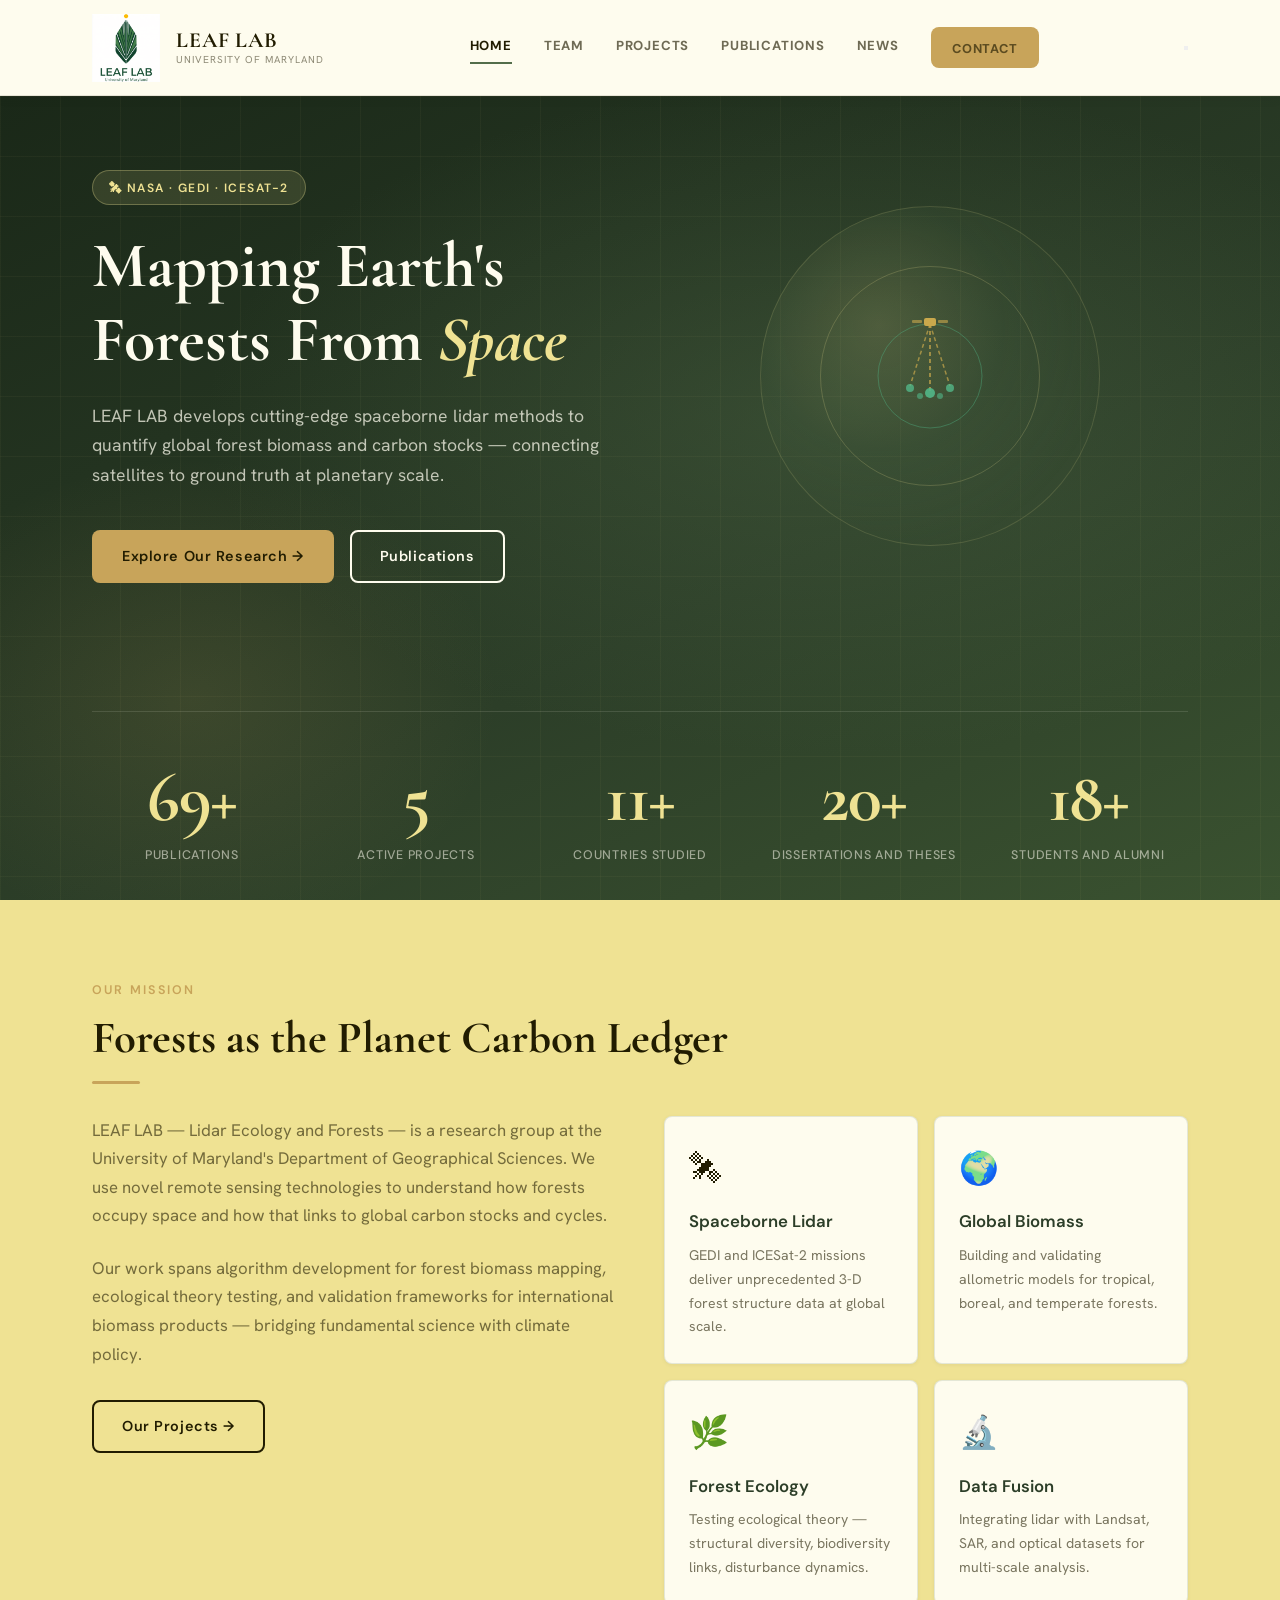
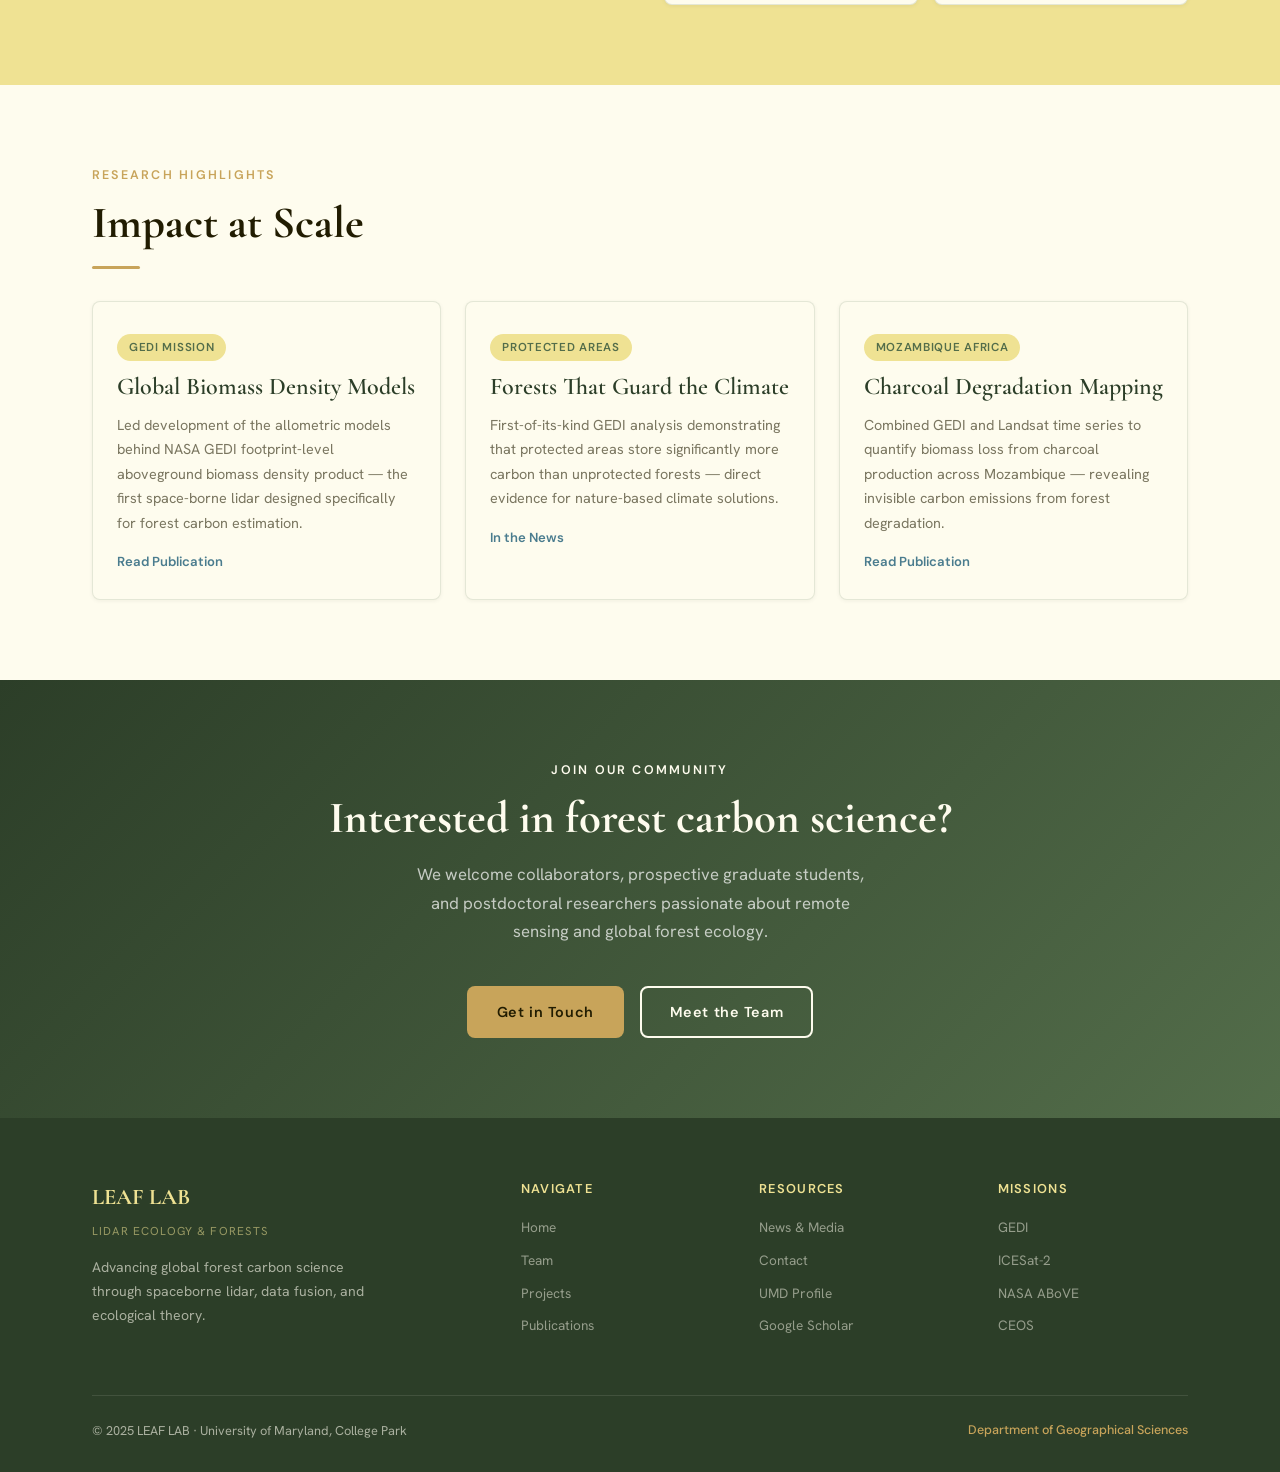
==== commit ee479787: "Fix stats: move inside hero__content grid-column:1/-1" ====
--- a/index.html
+++ b/index.html
@@ -154,9 +154,9 @@
                 </div>
               </div>
             </div>
+            <!-- Stats — spans both columns inside the grid -->
+            <div class="hero__stats" id="hero-stats" style="grid-column:1/-1">${statsHtml}</div>
           </div>
-          <!-- Stats — full width below the 2-col grid -->
-          <div class="hero__stats" id="hero-stats">${statsHtml}</div>
         </div>
       </section>
 
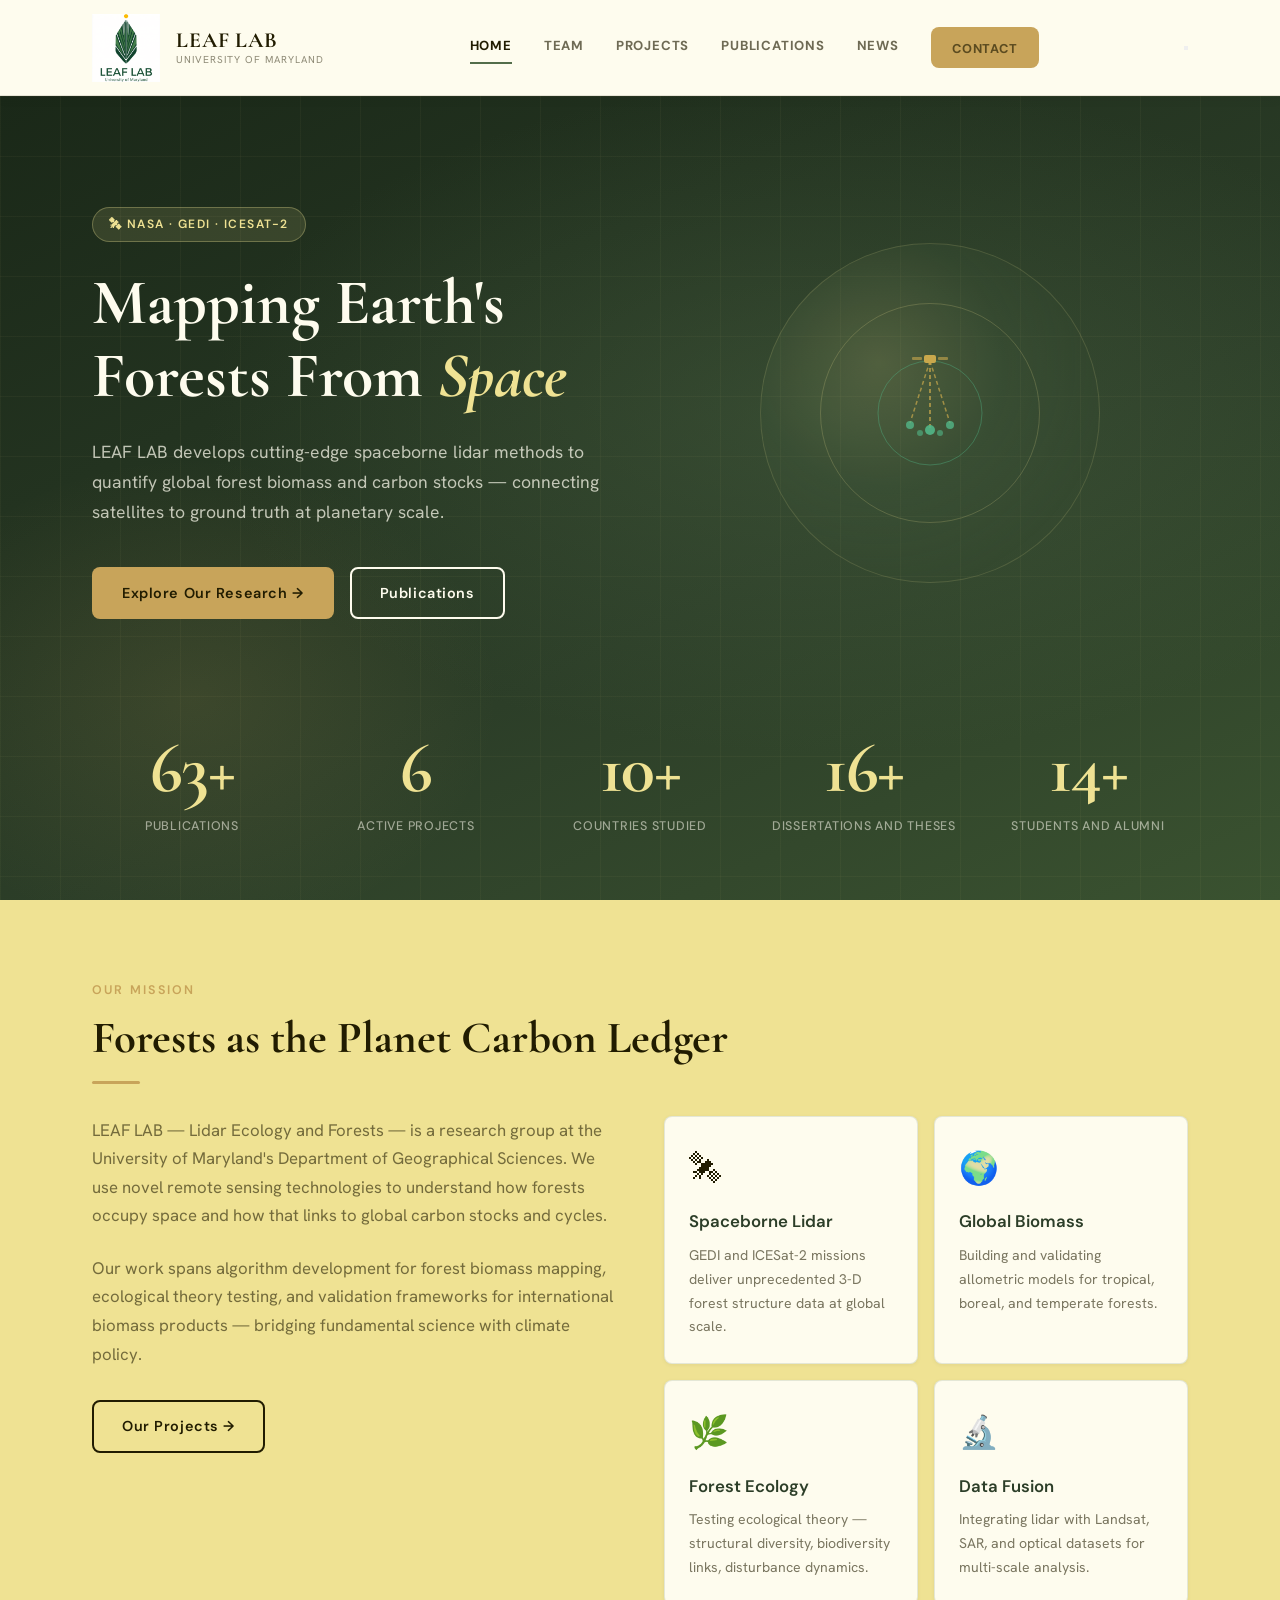
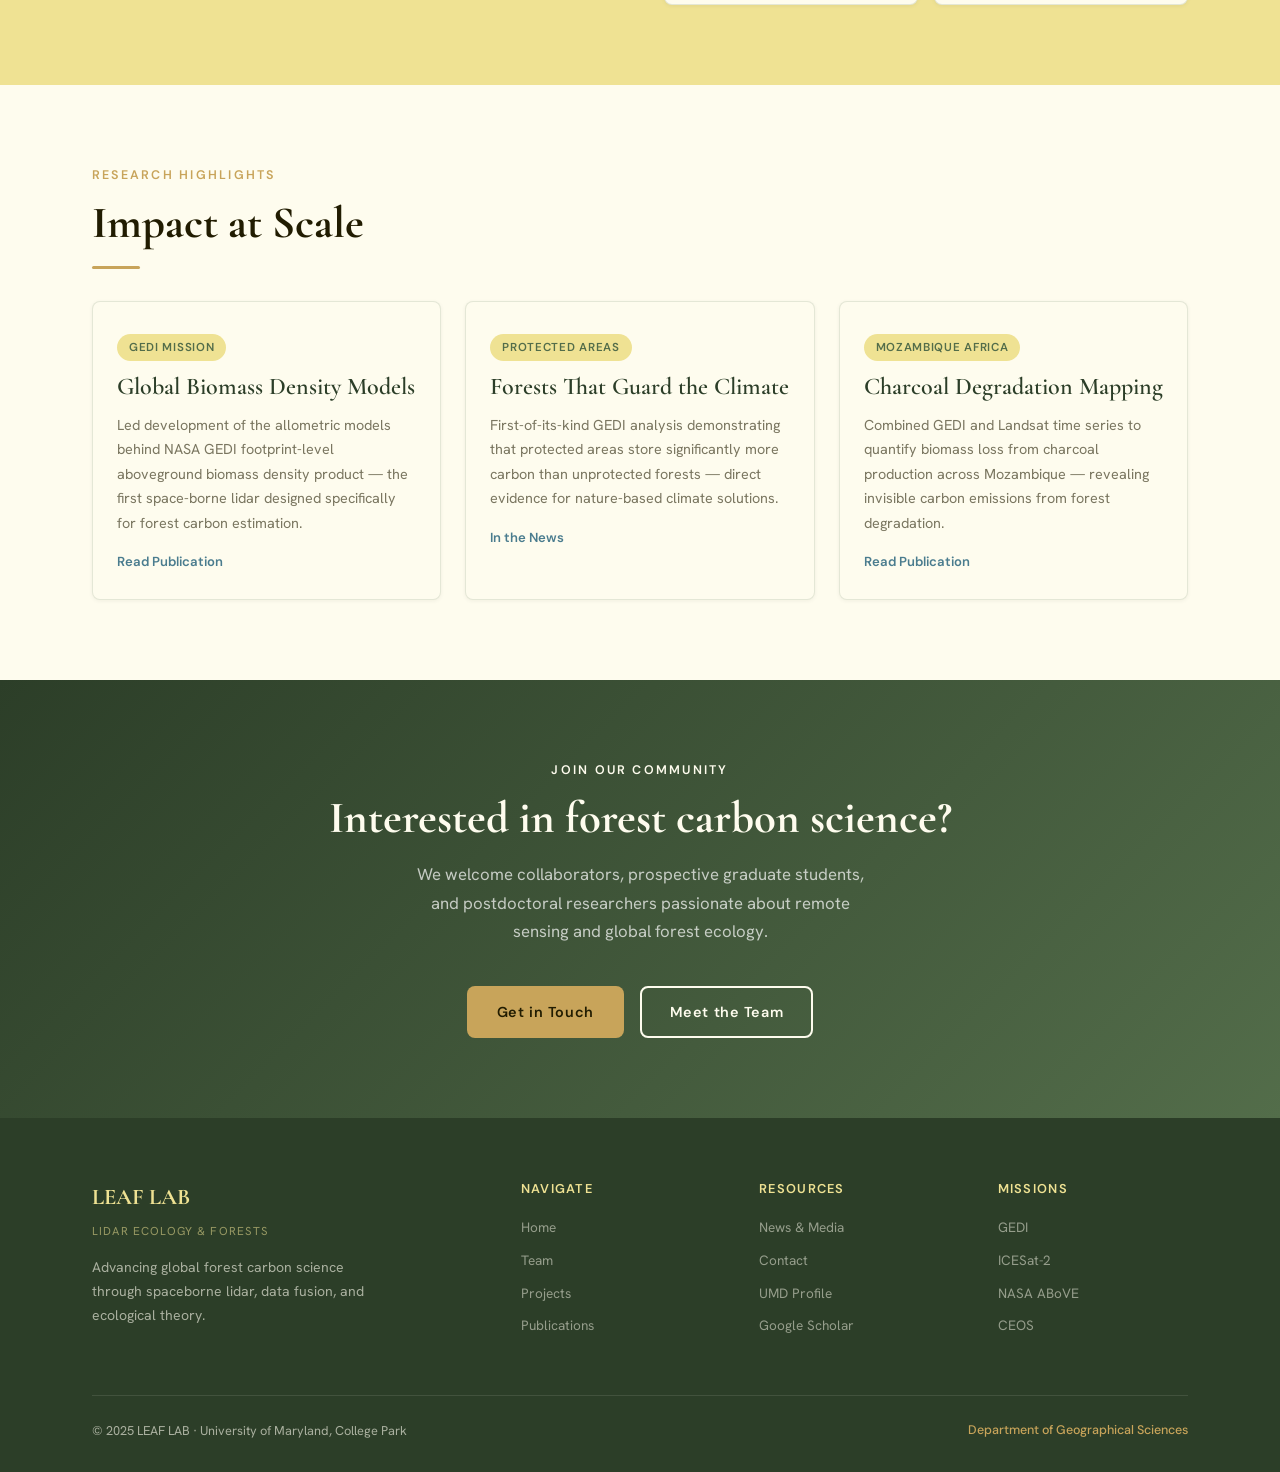
==== commit 1a998ee7: "Stats animation: 3500ms duration, 20fps — slower spin" ====
--- a/index.html
+++ b/index.html
@@ -212,8 +212,8 @@
     function animateStat(el) {
       const target = parseInt(el.dataset.target) || 0;
       const suffix = el.dataset.suffix || '';
-      const duration = 1800;
-      const fps = 30;
+      const duration = 3500;
+      const fps = 20;
       const totalFrames = Math.round(duration / (1000 / fps));
       let frame = 0;
       const timer = setInterval(() => {
--- a/style.css
+++ b/style.css
@@ -226,9 +226,8 @@
   grid-template-columns: repeat(5, 1fr);
   gap: 1.5rem;
   text-align: center;
-  padding: 3rem 0 1.5rem;
-  margin-top: 4rem;
-  border-top: 1px solid rgba(254,252,238,.12);
+  padding: 1.5rem 0 1rem;
+  margin-top: 1.5rem;
   width: 100%;
   grid-column: 1 / -1;
 }
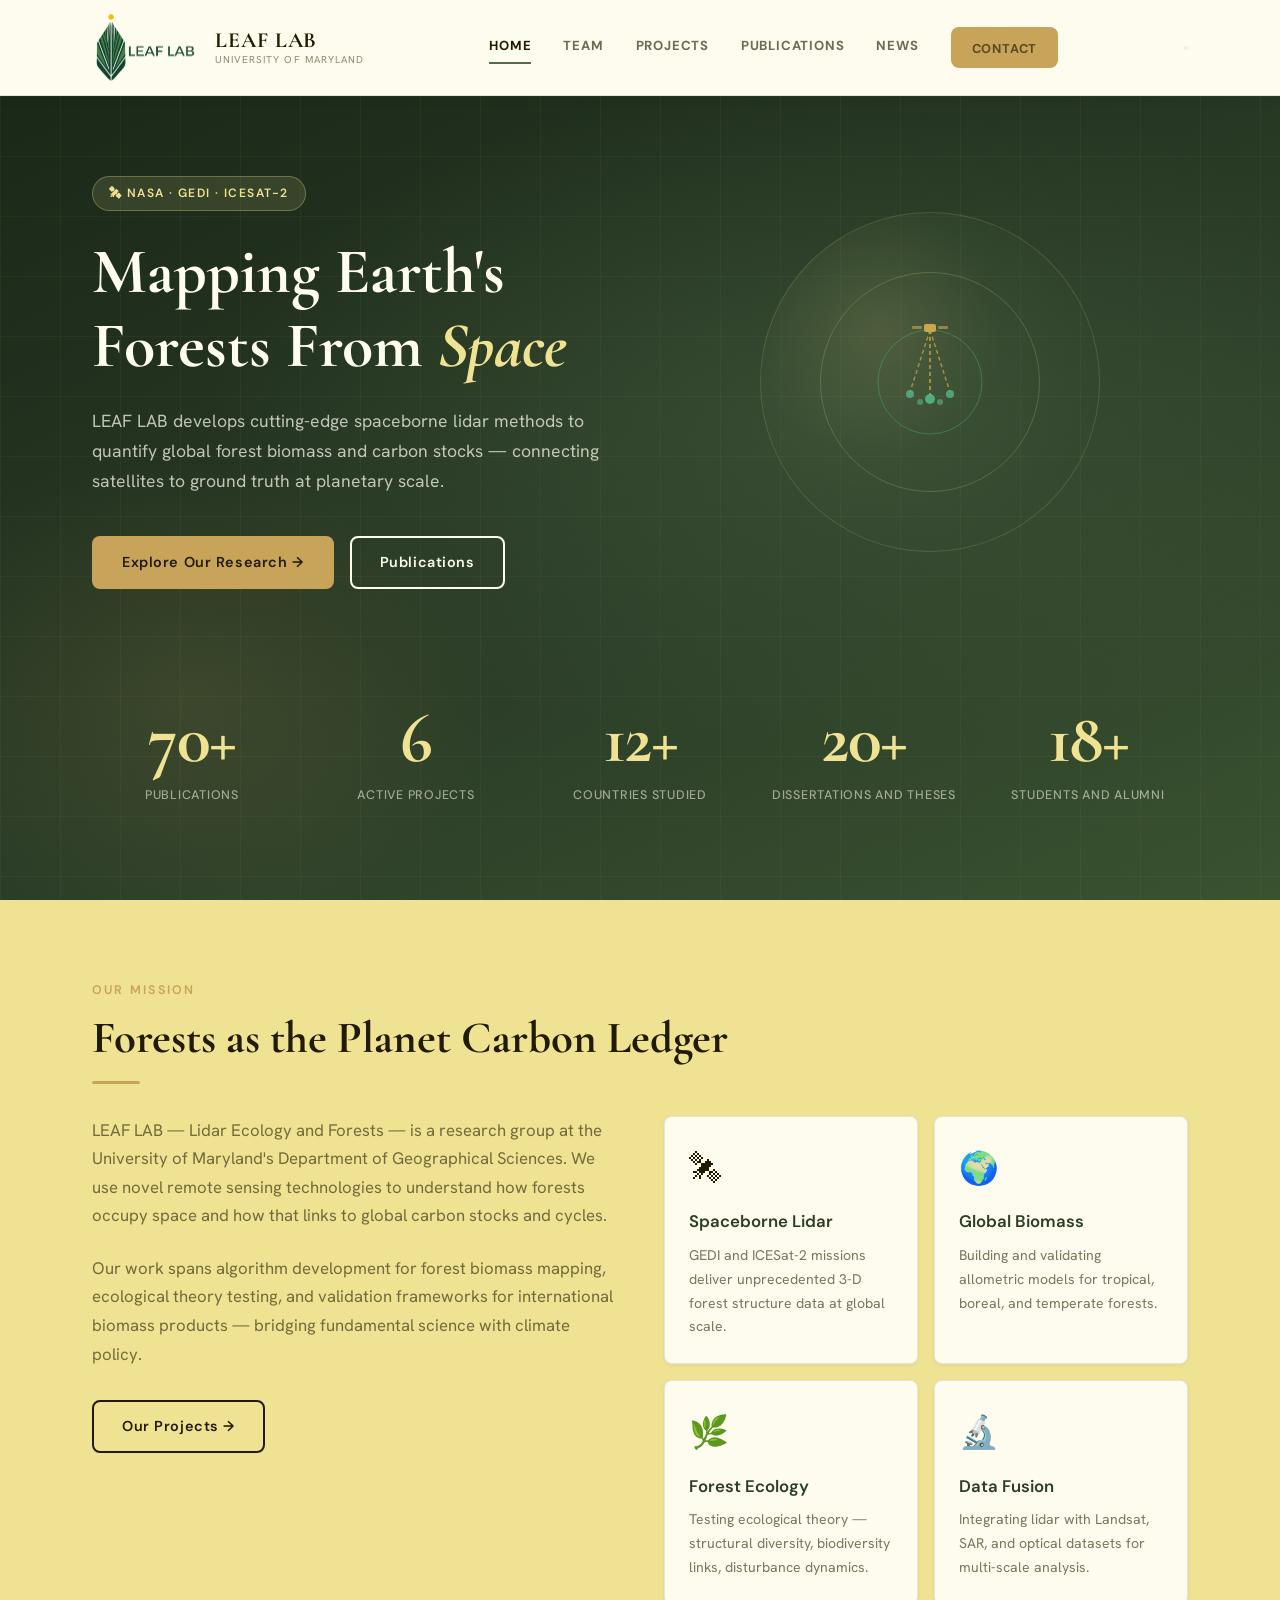
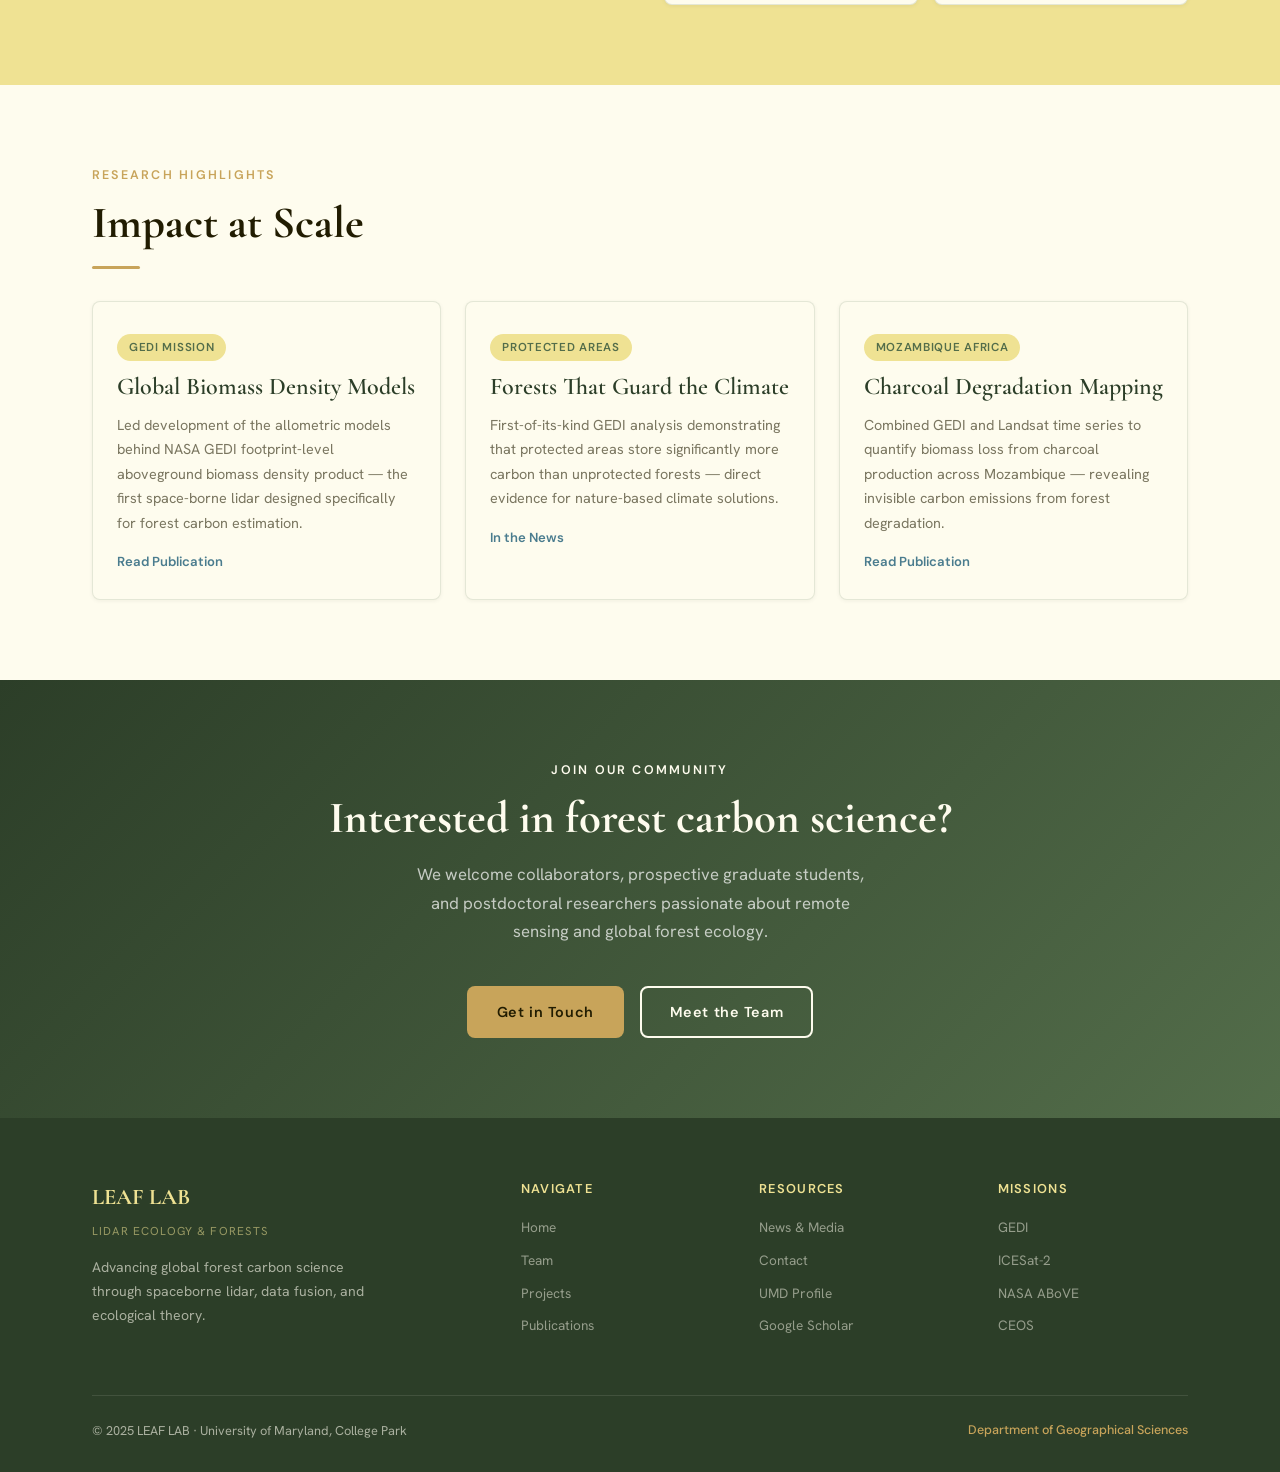
==== commit 786ff57f: "Use Logo 1 Parallel Lidar Pulse Lines.png — index.html" ====
--- a/index.html
+++ b/index.html
@@ -12,7 +12,7 @@
 <nav class="nav">
   <div class="container nav__inner">
     <a href="index.html" class="nav__logo">
-      <img src="Logo1.png" alt="LEAF LAB logo" class="nav__logo-img"
+      <img src="Logo%201%20Parallel%20Lidar%20Pulse%20Lines.png" alt="LEAF LAB logo" class="nav__logo-img"
            onerror="this.style.display='none';this.nextElementSibling.style.display='block'">
       <svg viewBox="0 0 48 48" fill="none" xmlns="http://www.w3.org/2000/svg" style="display:none">
         <path d="M24 6 C14 6 6 16 6 28 C6 36 12 42 24 44 C36 42 42 36 42 28 C42 16 34 6 24 6Z" fill="#efe293" opacity=".9"/>
--- a/style.css
+++ b/style.css
@@ -166,10 +166,10 @@
 .hero {
   position: relative;
   min-height: calc(100vh - var(--nav-h));
-  display: flex; align-items: center;
+  display: flex; align-items: flex-start;
   background: var(--deep-forest);
   overflow: hidden;
-  padding-top: 4rem;
+  padding: 5rem 0 3rem;
 }
 .hero__bg {
   position: absolute; inset: 0;
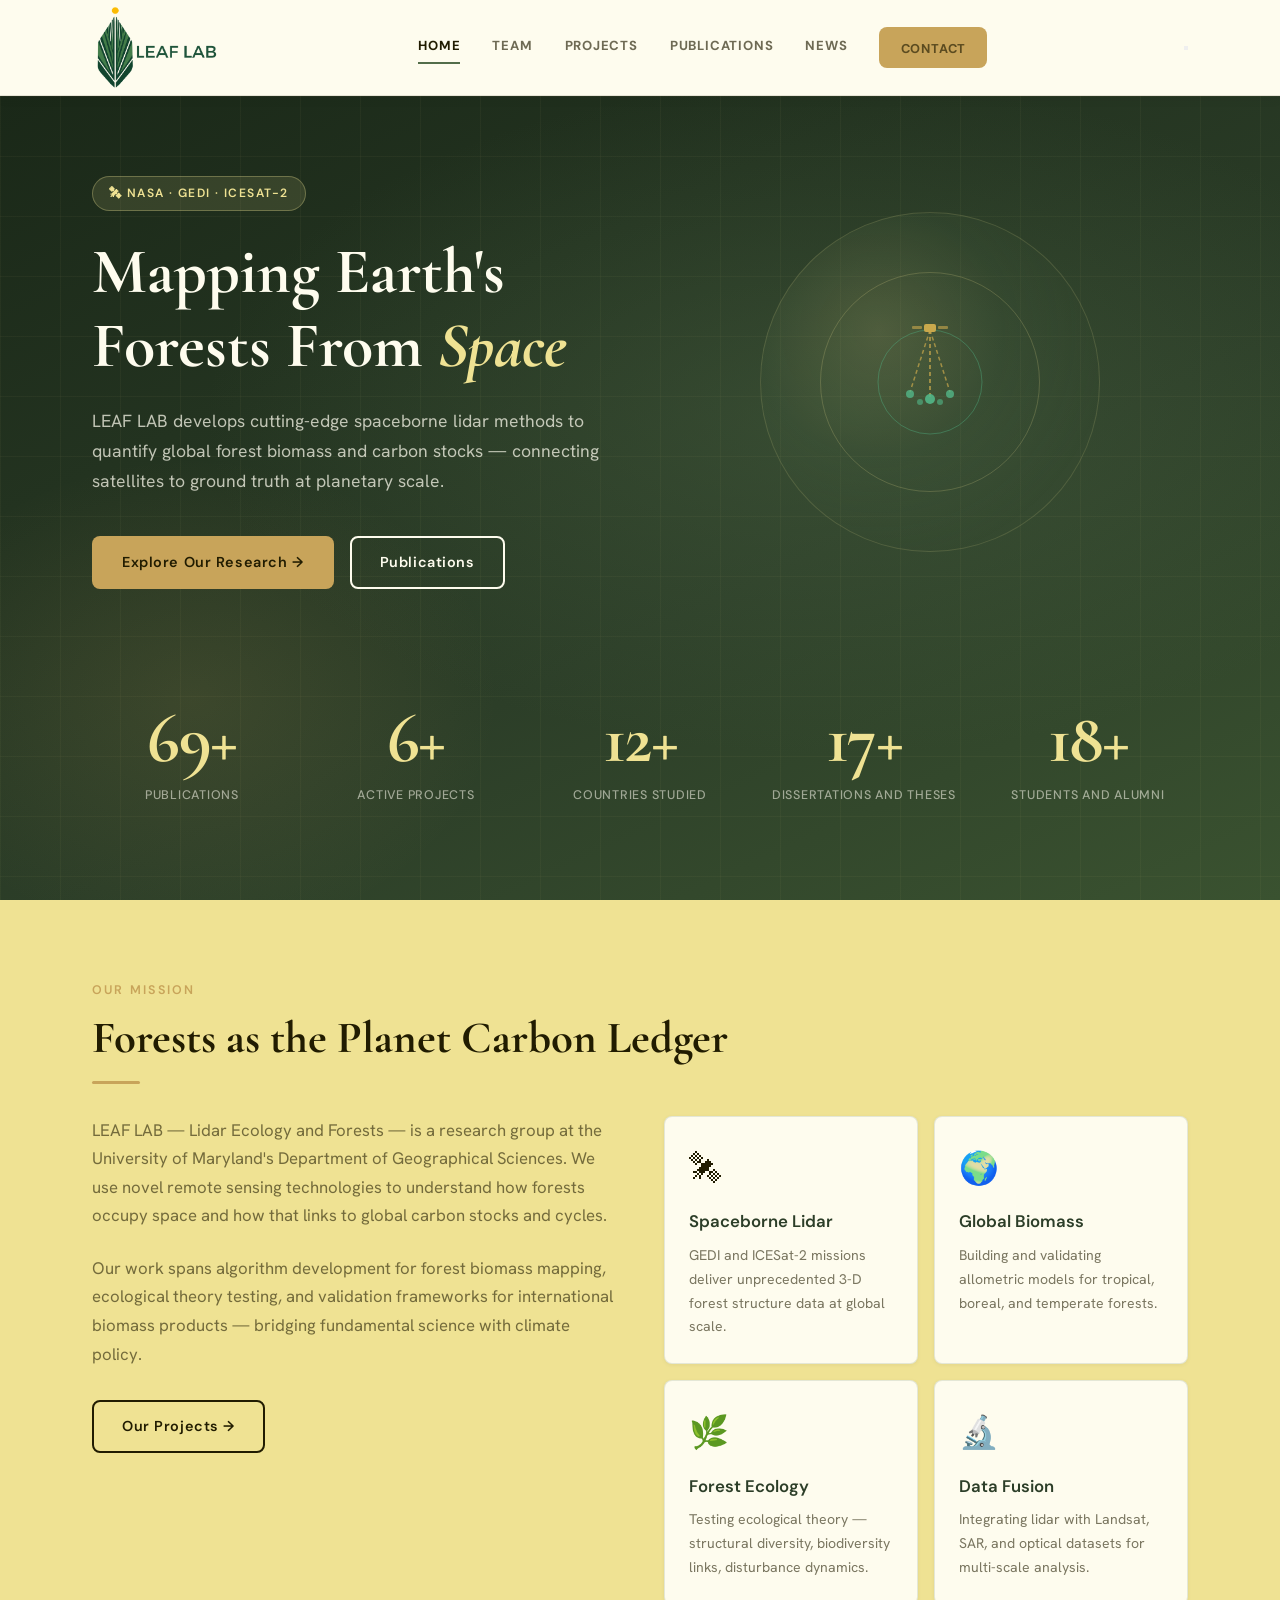
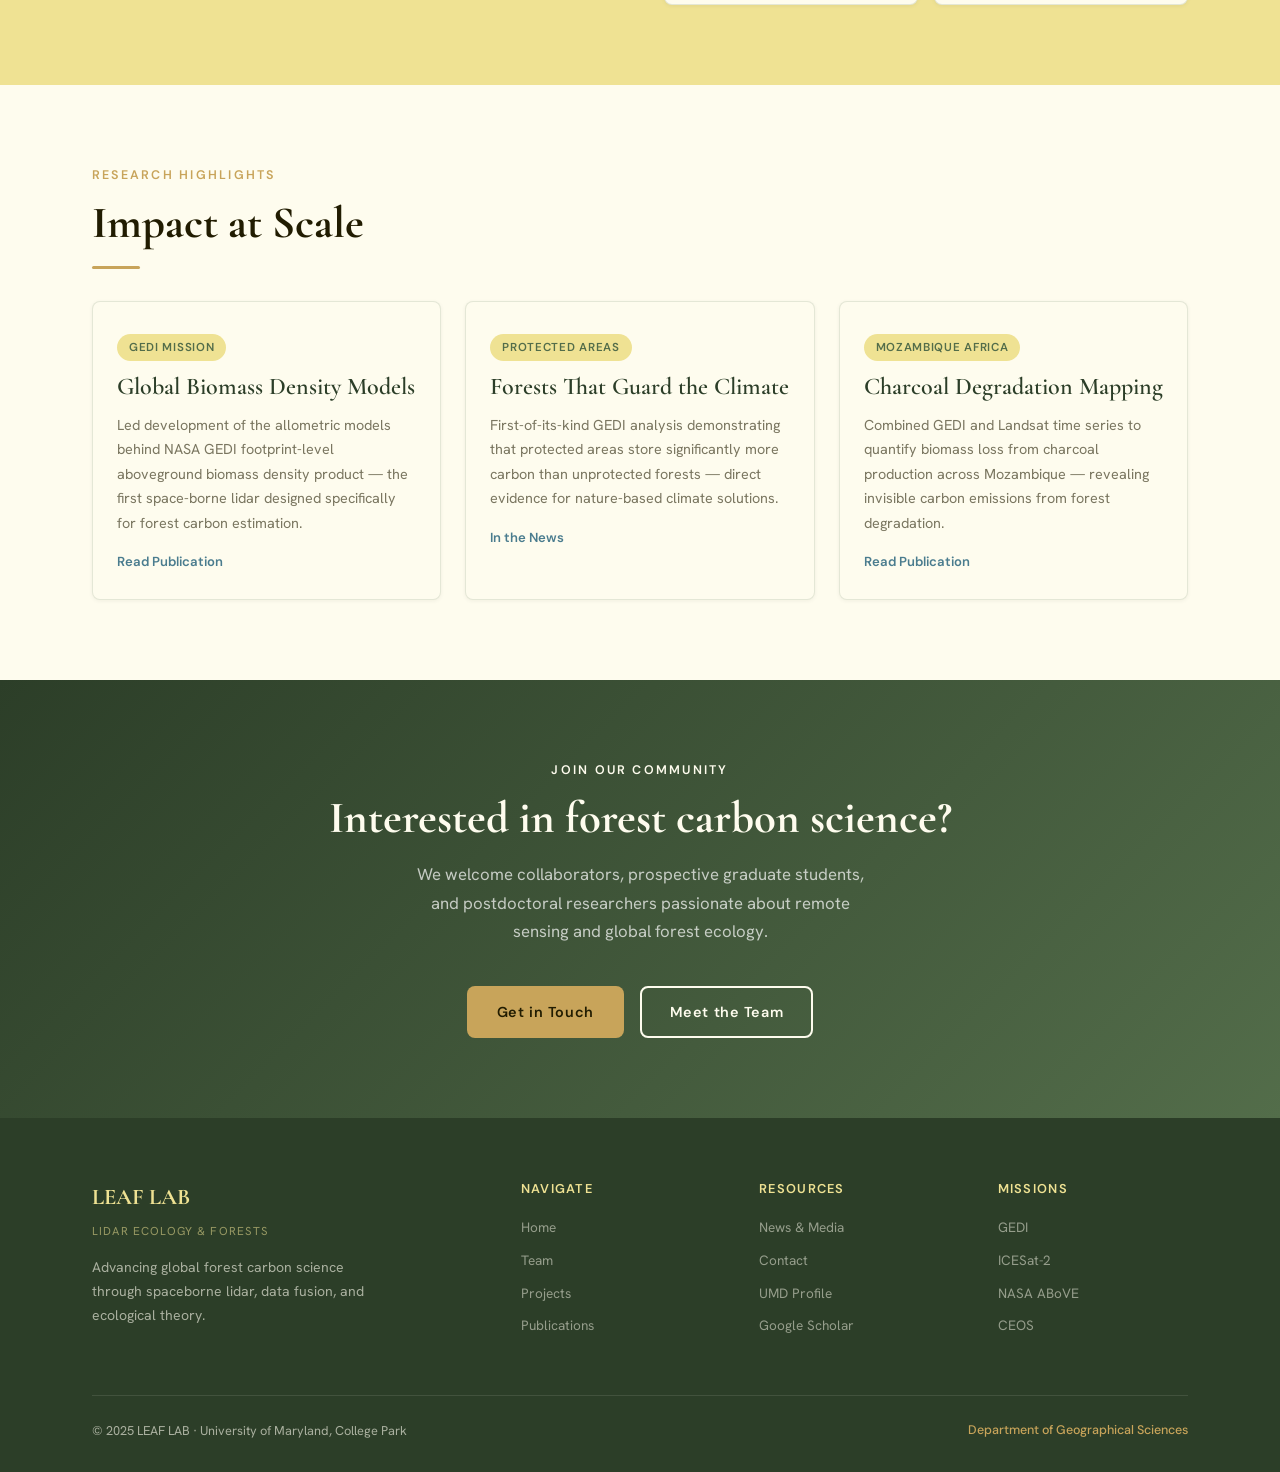
==== commit 0c8229a4: "Nav: remove text, bigger logo — index.html" ====
--- a/index.html
+++ b/index.html
@@ -22,10 +22,7 @@
         <circle cx="24" cy="6" r="3" fill="#c8a45a"/>
         <circle cx="24" cy="6" r="6" stroke="#c8a45a" stroke-width="1" opacity=".35"/>
       </svg>
-      <div class="nav__logo-text">
-        <span class="nav__logo-name">LEAF LAB</span>
-        <span class="nav__logo-sub">University of Maryland</span>
-      </div>
+
     </a>
     <div class="nav__links">
       <a href="index.html" class="active">Home</a>
--- a/style.css
+++ b/style.css
@@ -128,8 +128,8 @@
 }
 .nav__inner { display: flex; align-items: center; justify-content: space-between; height: 100%; }
 .nav__logo { display: flex; align-items: center; gap: 1rem; }
-.nav__logo img { height: 68px; width: auto; object-fit: contain; }
-.nav__logo svg { width: 68px; height: 68px; flex-shrink: 0; }
+.nav__logo img { height: 82px; width: auto; object-fit: contain; }
+.nav__logo svg { width: 82px; height: 82px; flex-shrink: 0; }
 .nav__logo-text { display: flex; flex-direction: column; line-height: 1; }
 .nav__logo-name {
   font-family: var(--font-display);
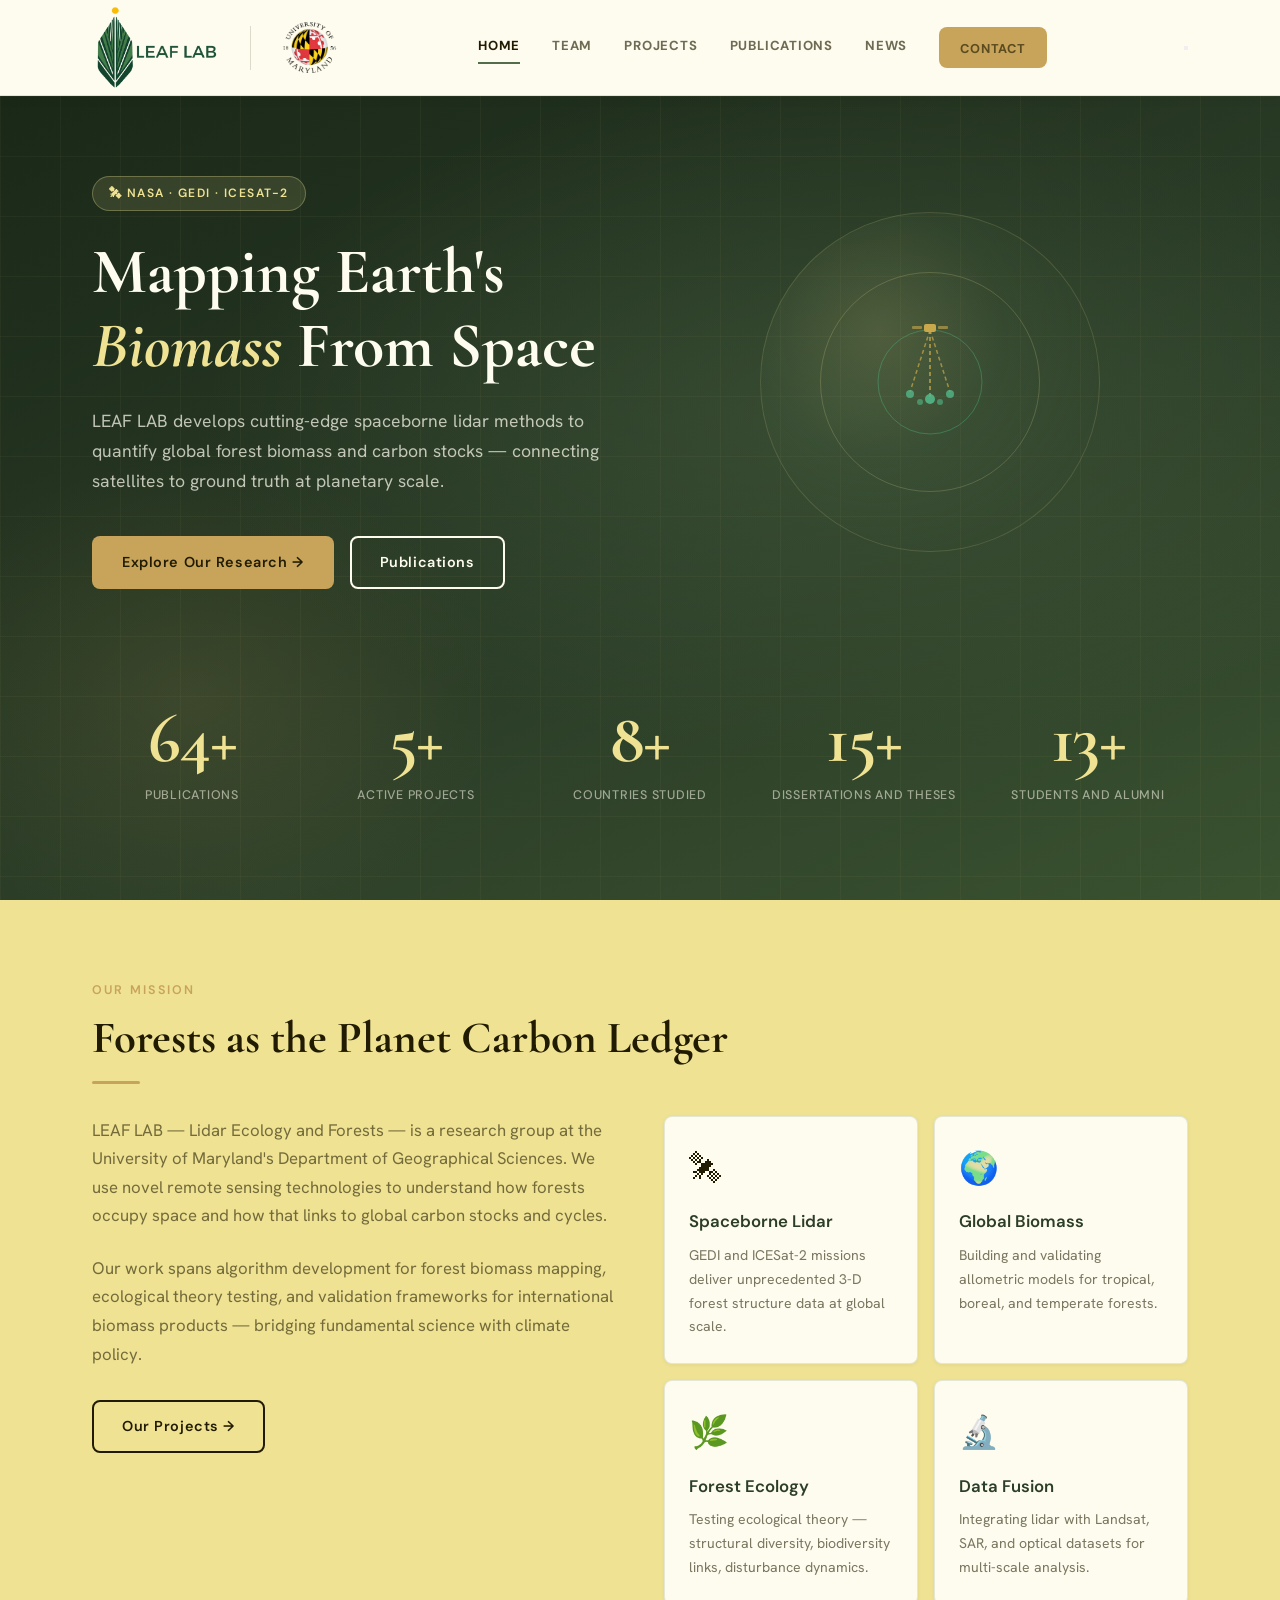
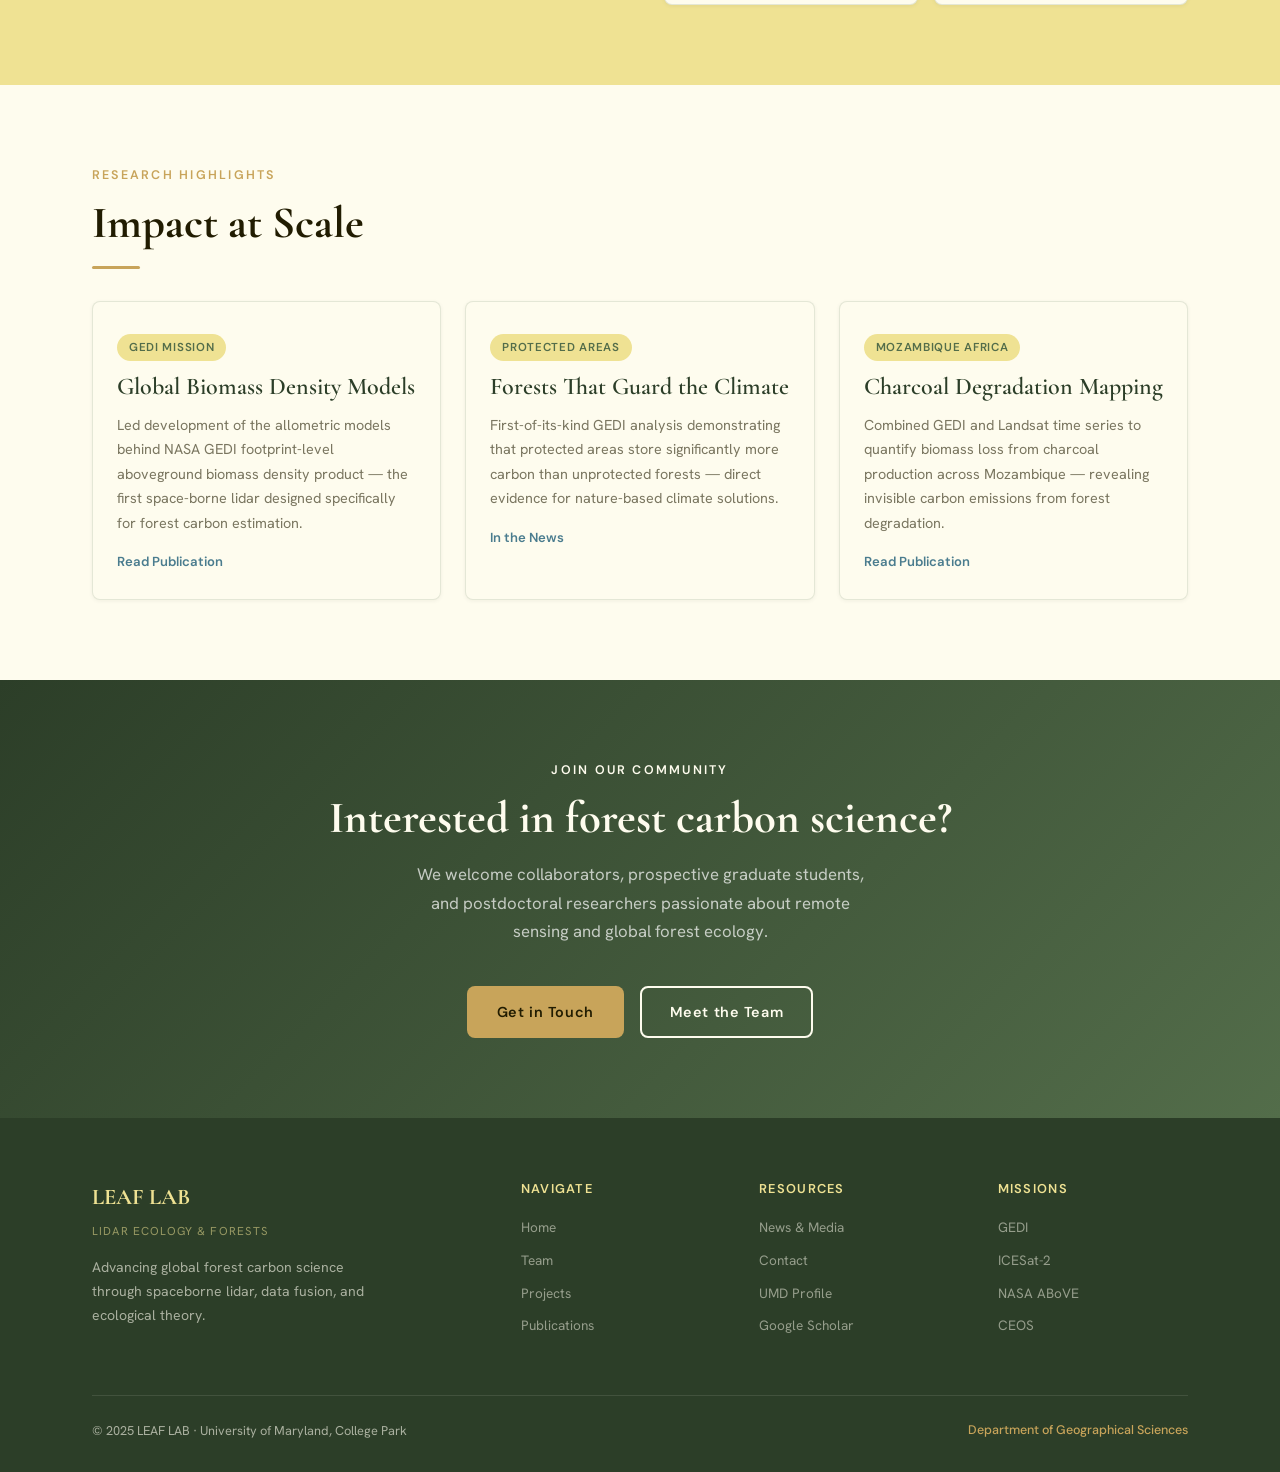
==== commit d315d8d8: "Nav: add UMD logo next to LEAF LAB logo — index.html" ====
--- a/index.html
+++ b/index.html
@@ -22,7 +22,8 @@
         <circle cx="24" cy="6" r="3" fill="#c8a45a"/>
         <circle cx="24" cy="6" r="6" stroke="#c8a45a" stroke-width="1" opacity=".35"/>
       </svg>
-
+      <span style="width:1px;height:44px;background:rgba(33,28,1,.15);display:inline-block;margin:0 .75rem;flex-shrink:0;"></span>
+      <img src="LOGO%20UMD.png" alt="University of Maryland" class="nav__logo-img" style="height:52px;width:auto;object-fit:contain;">
     </a>
     <div class="nav__links">
       <a href="index.html" class="active">Home</a>
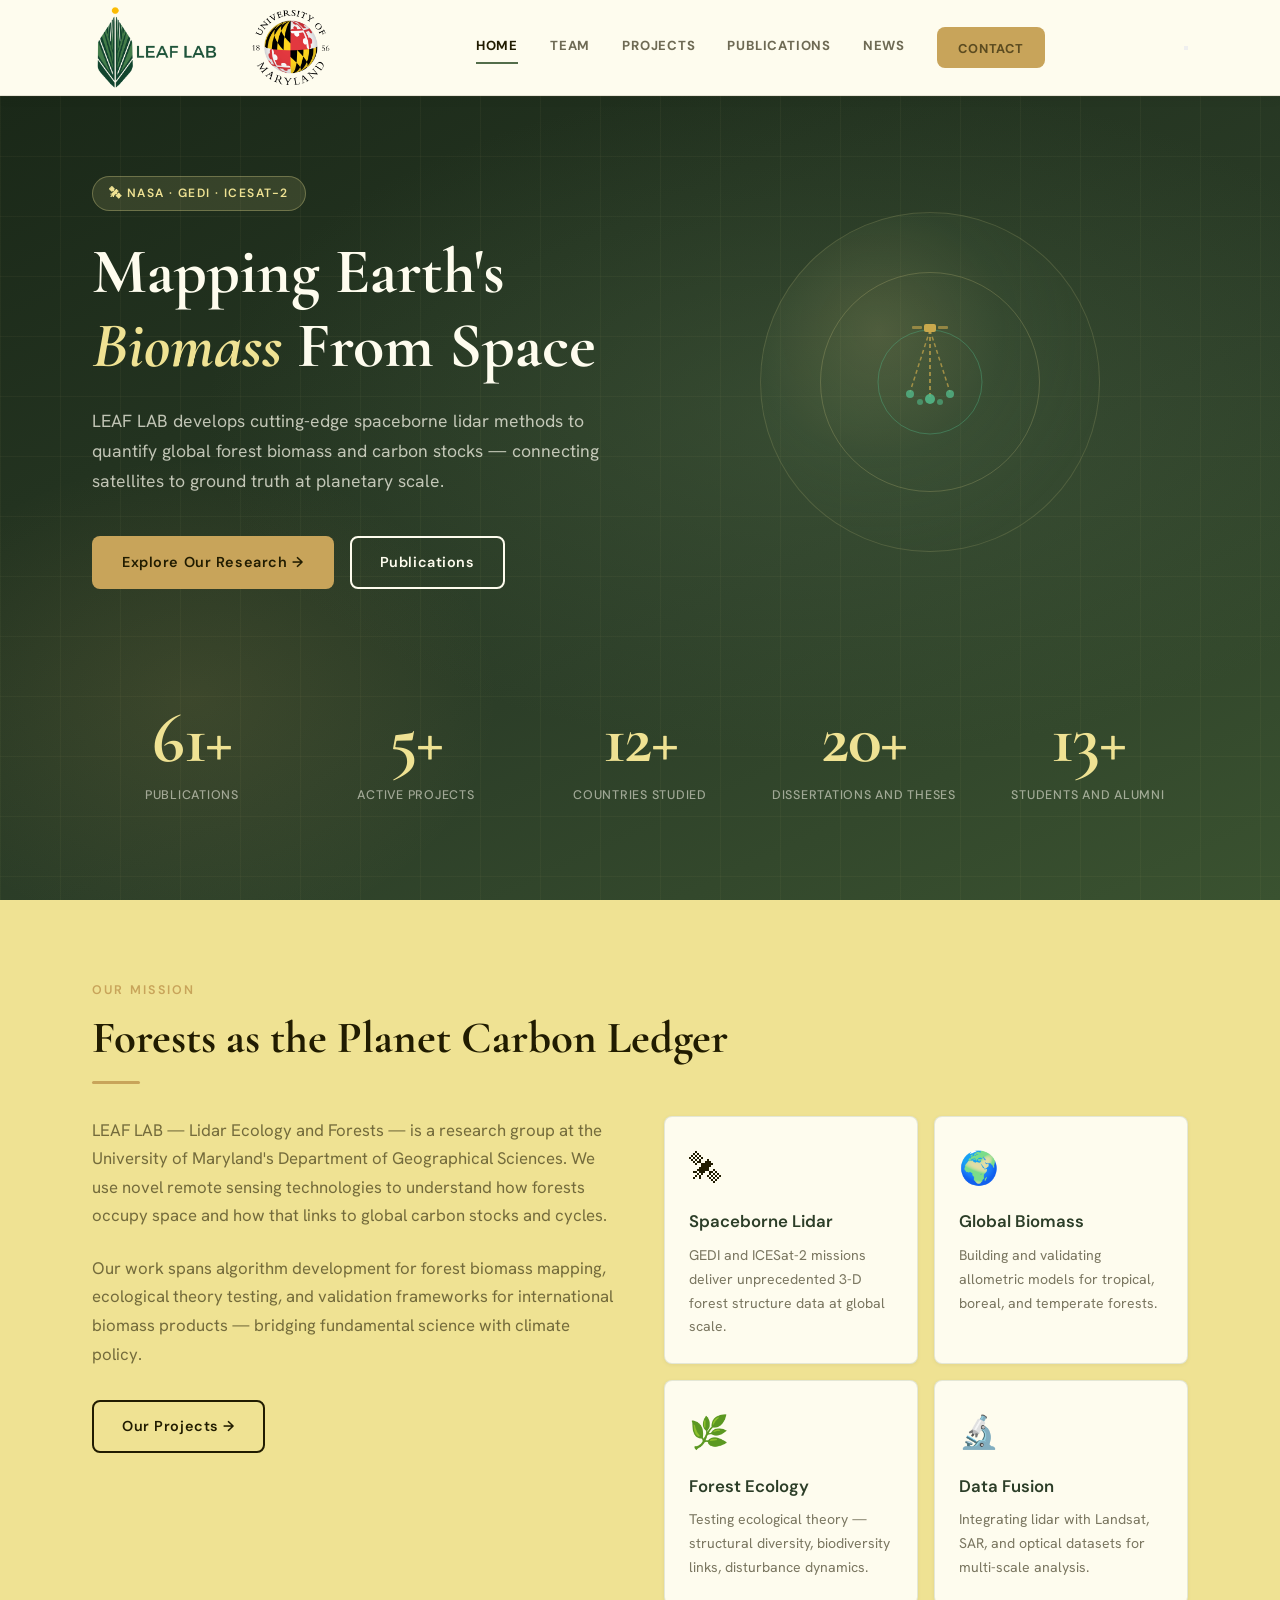
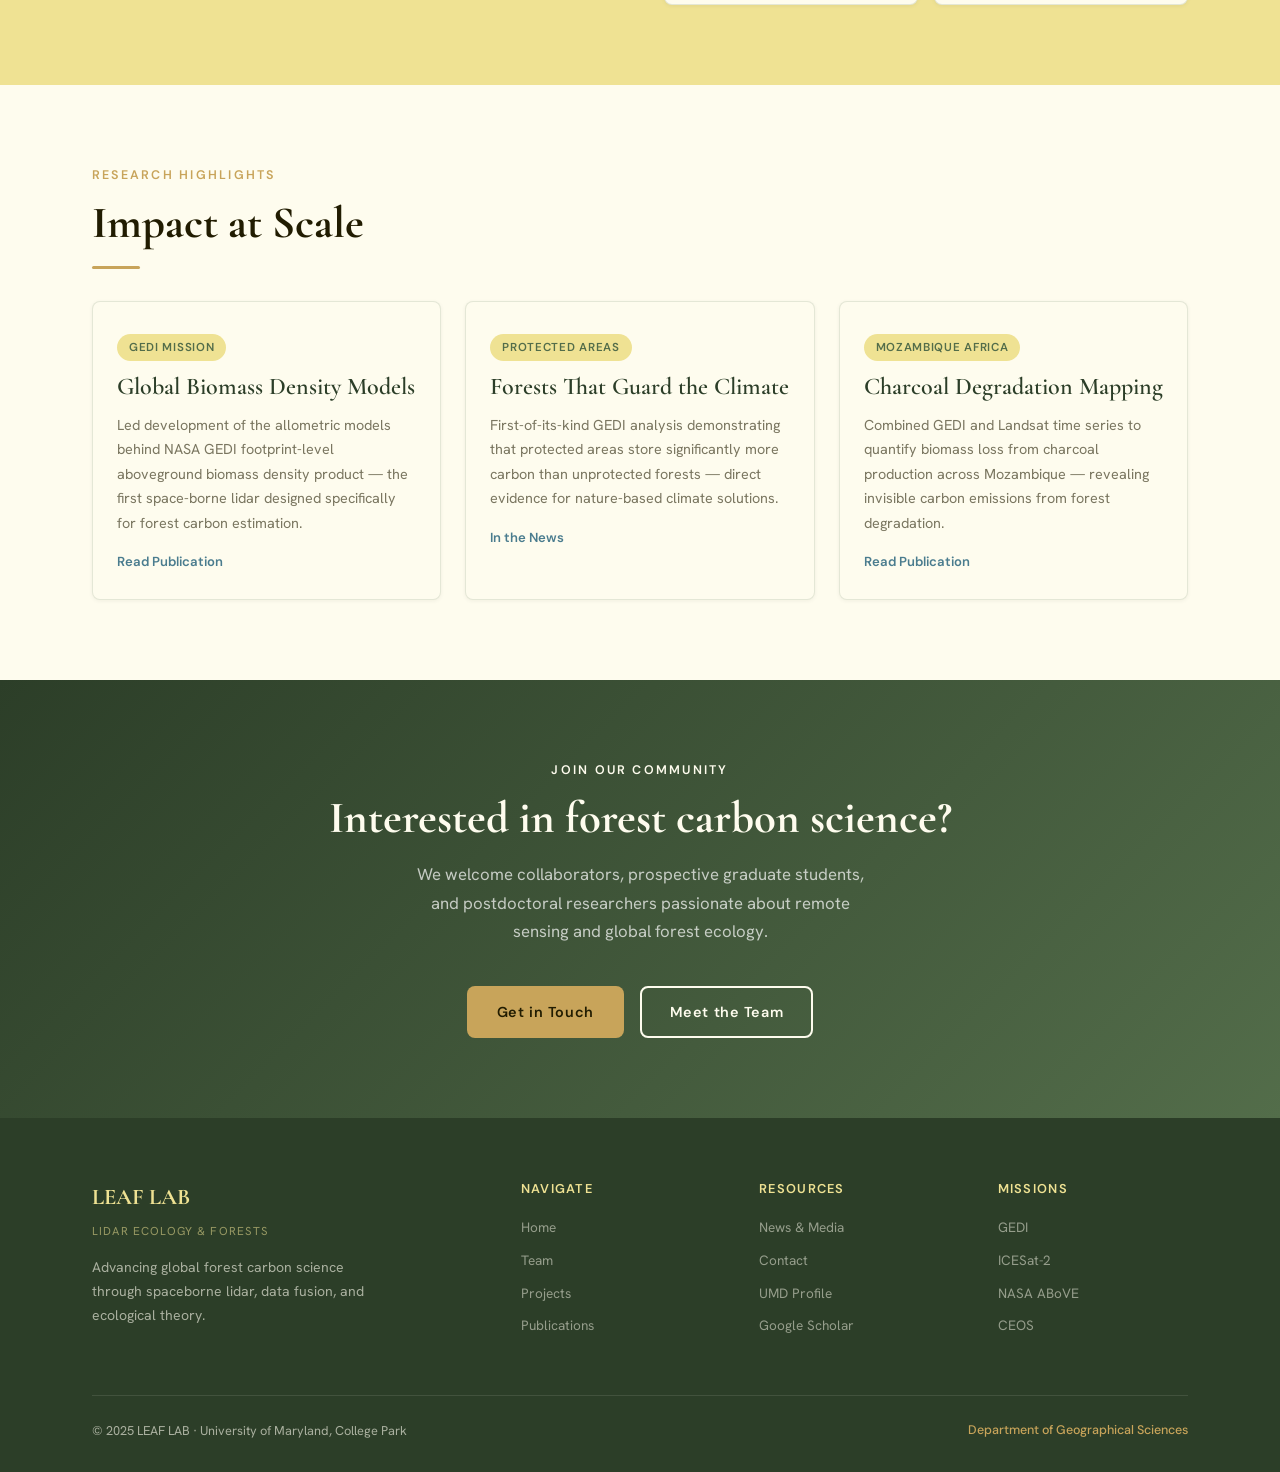
==== commit 6546a9d5: "Nav: remove divider, bigger UMD logo — index.html" ====
--- a/index.html
+++ b/index.html
@@ -22,8 +22,7 @@
         <circle cx="24" cy="6" r="3" fill="#c8a45a"/>
         <circle cx="24" cy="6" r="6" stroke="#c8a45a" stroke-width="1" opacity=".35"/>
       </svg>
-      <span style="width:1px;height:44px;background:rgba(33,28,1,.15);display:inline-block;margin:0 .75rem;flex-shrink:0;"></span>
-      <img src="LOGO%20UMD.png" alt="University of Maryland" class="nav__logo-img" style="height:52px;width:auto;object-fit:contain;">
+      <img src="LOGO%20UMD.png" alt="University of Maryland" class="nav__logo-img" style="height:76px;width:auto;object-fit:contain;margin-left:.5rem;">
     </a>
     <div class="nav__links">
       <a href="index.html" class="active">Home</a>
